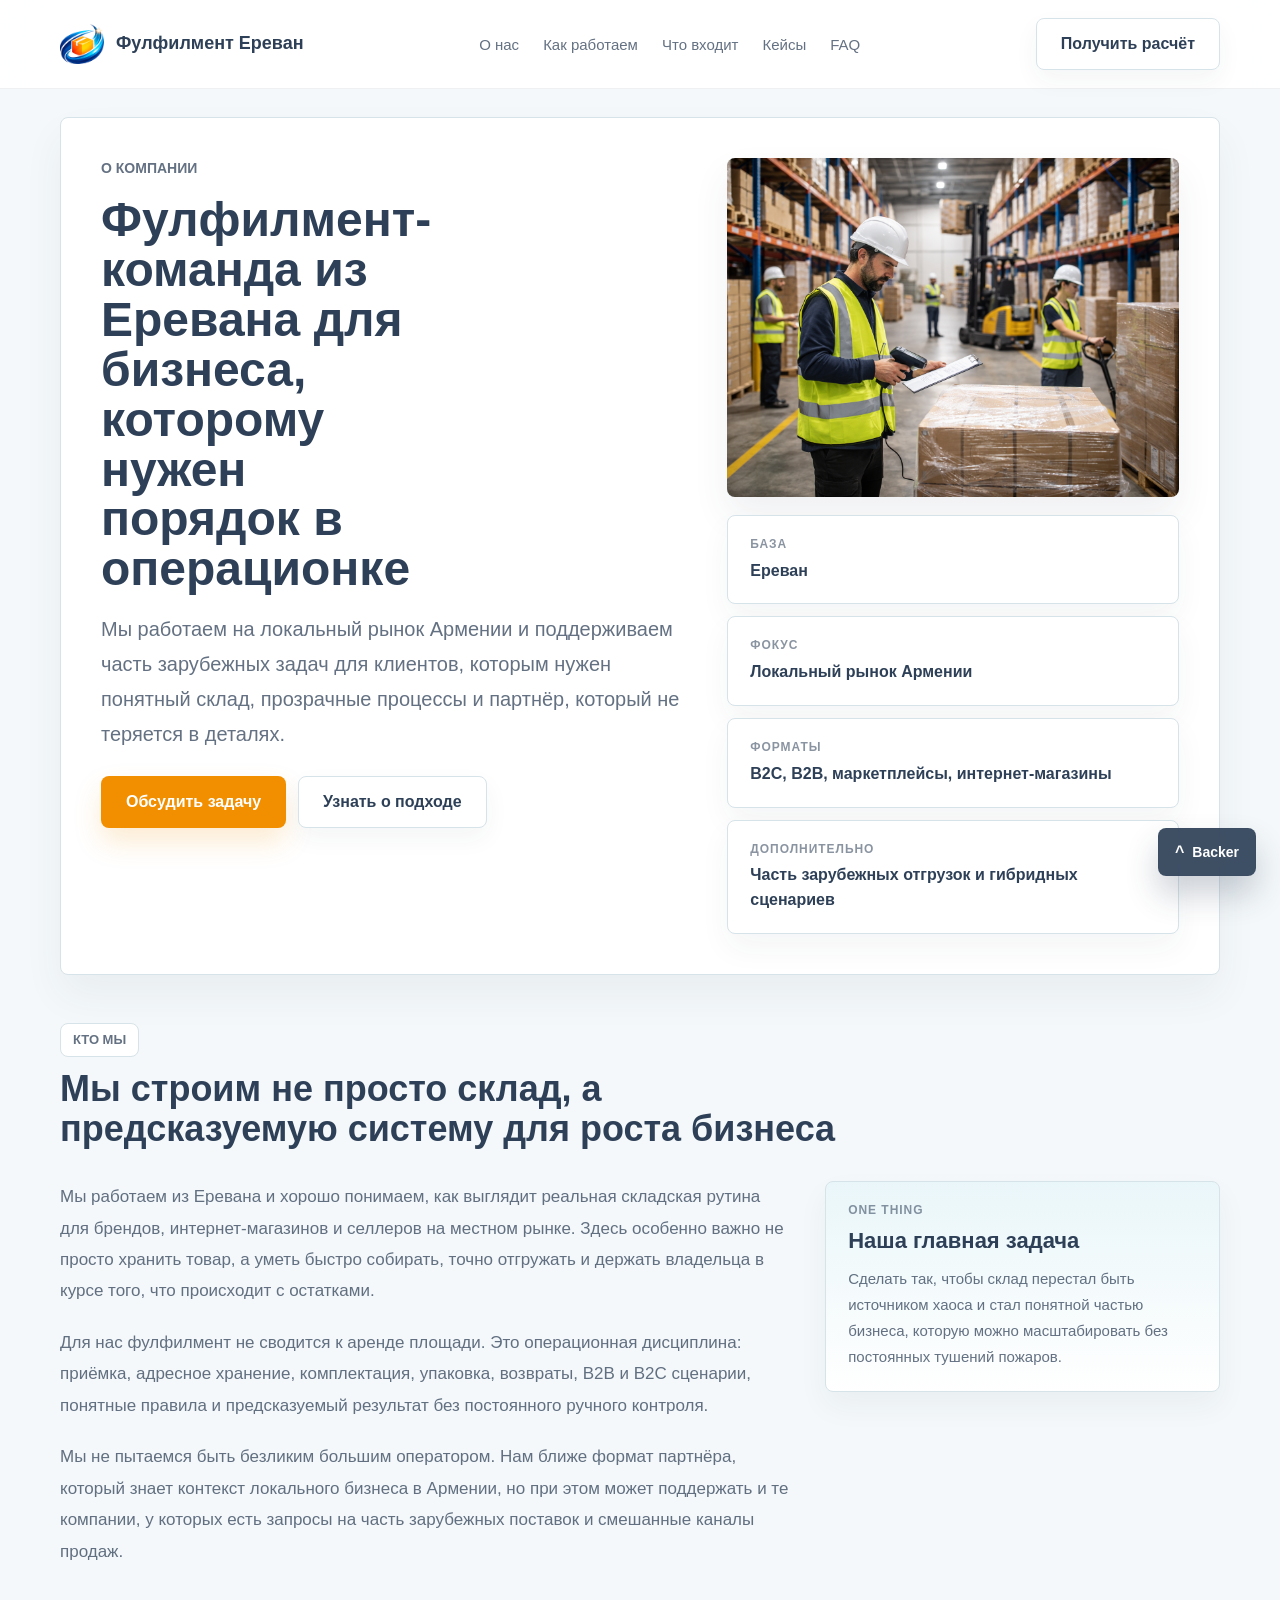
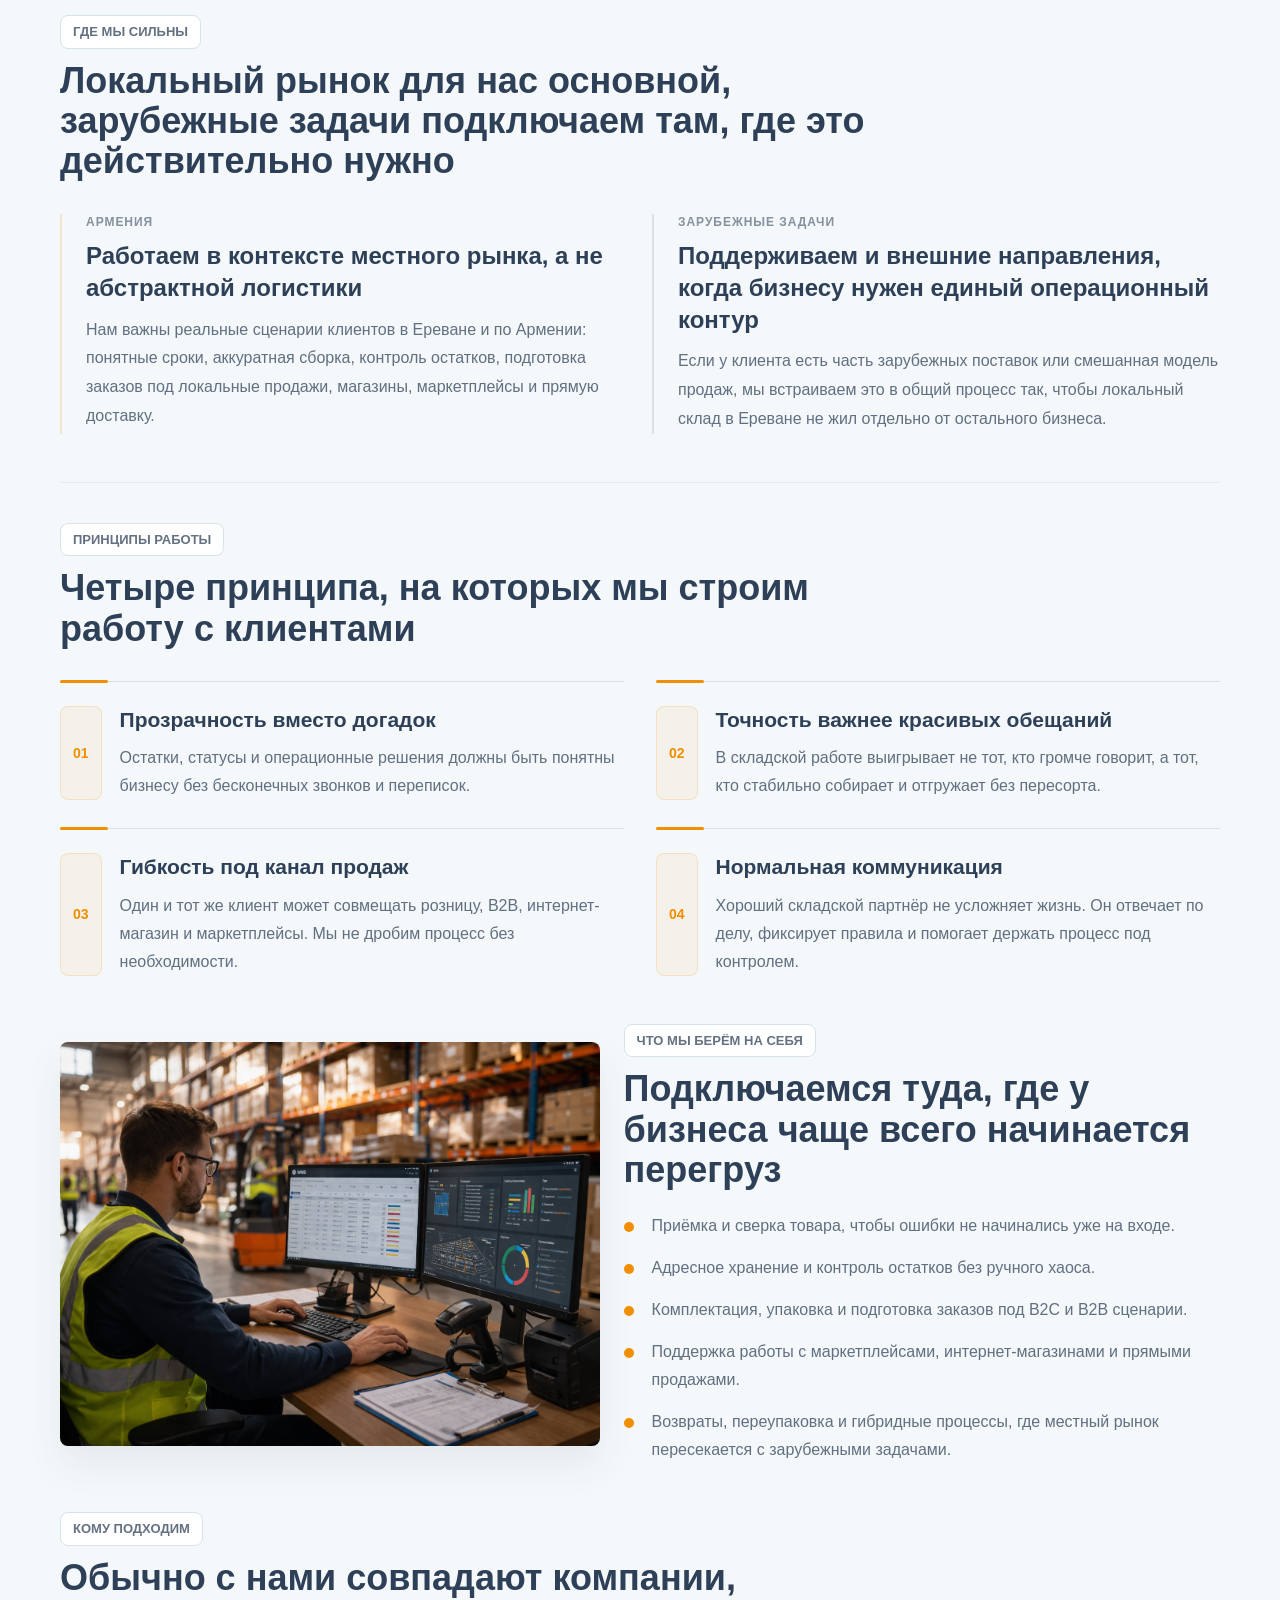
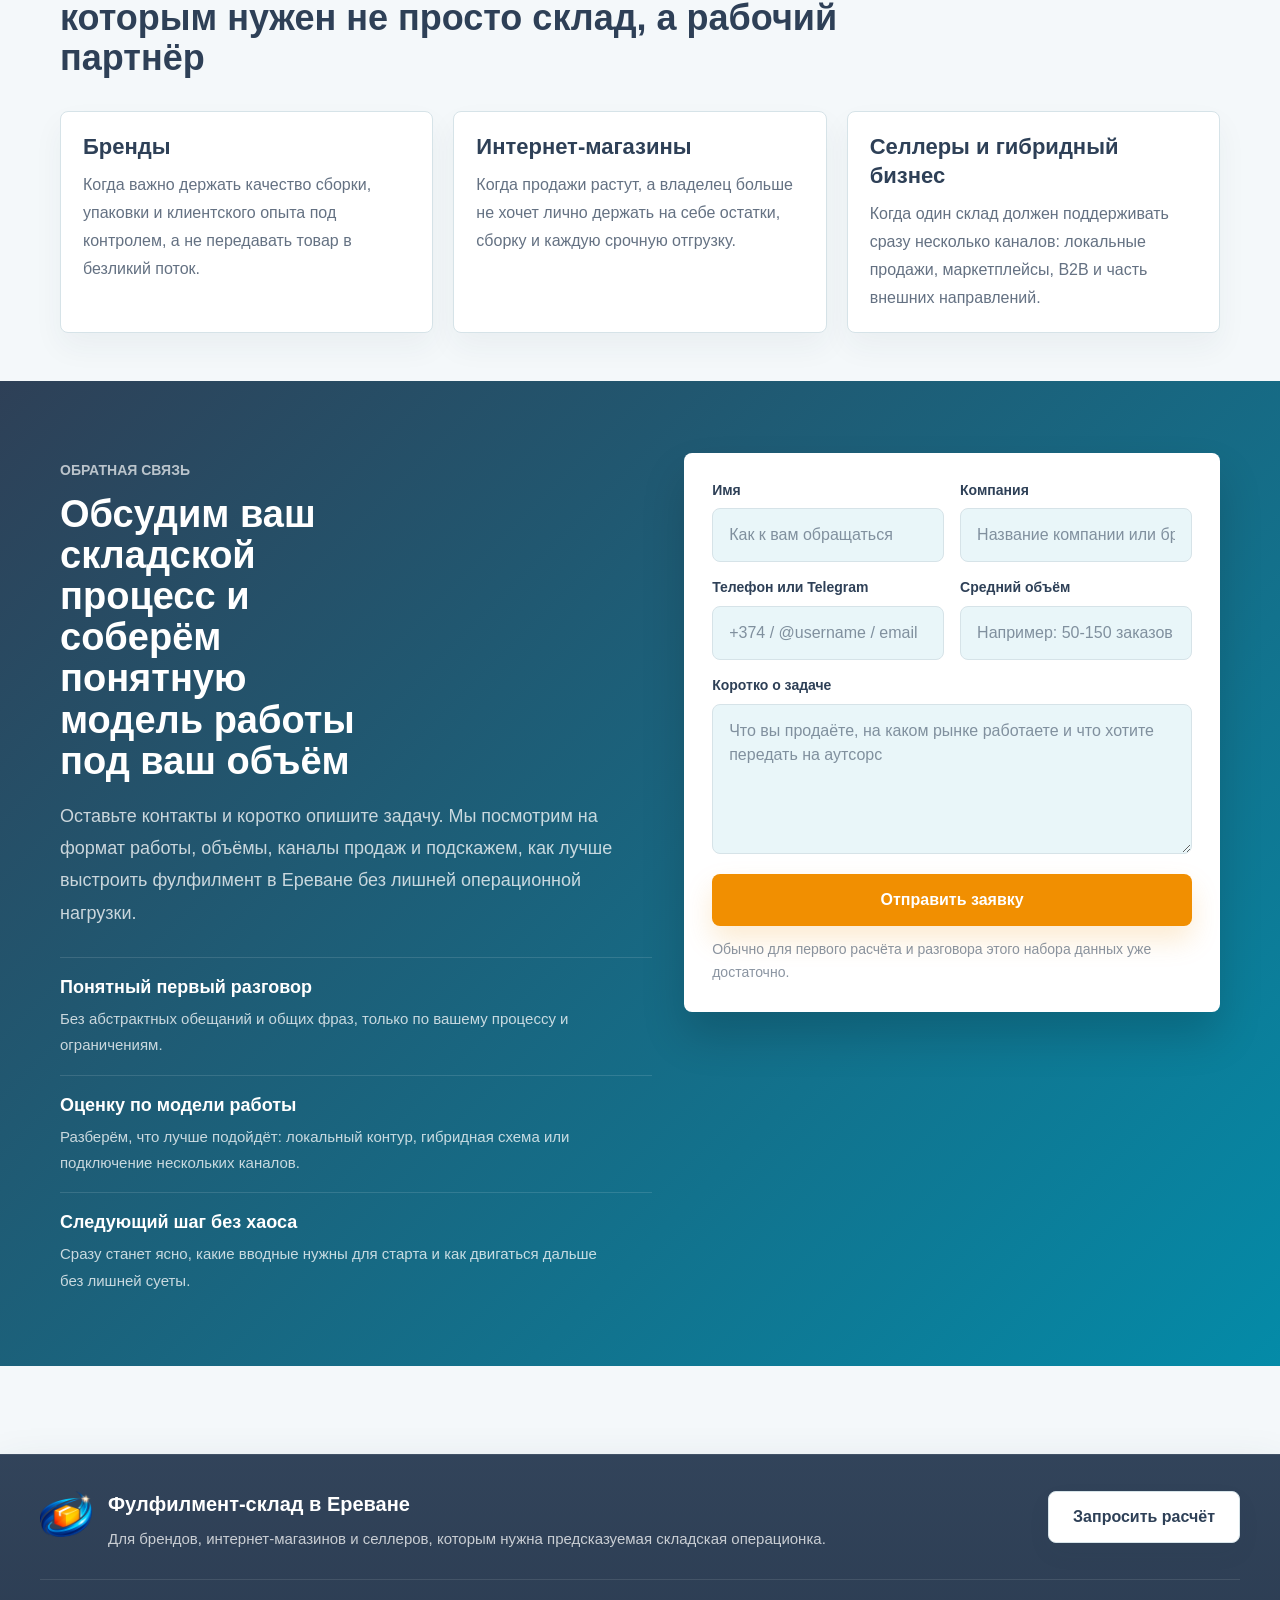
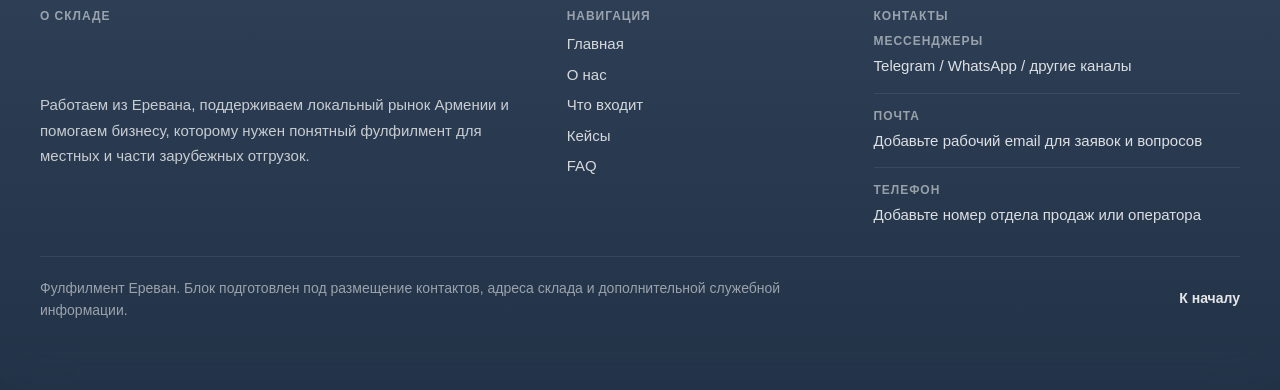
==== about.html @ 35d159ca "feat: Add new call-to-action section and logo, update footer and header with new branding - Introduc" ====
<!DOCTYPE html>
<html lang="ru">
<head>
    <meta charset="UTF-8">
    <meta name="viewport" content="width=device-width, initial-scale=1.0">
    <link rel="stylesheet" href="src/css/styles.css">
    <meta
        name="description"
        content="О компании Фулфилмент Ереван: локальная команда из Еревана для брендов, интернет-магазинов и селлеров, которым нужен понятный складской партнёр для работы на рынке Армении и части зарубежных поставок."
    >

    <link rel="icon" type="image/x-icon" href="src/graphics/favicon.ico">
    <link rel="icon" type="image/png" sizes="16x16" href="src/graphics/png/favicon-16x16.png">
    <link rel="icon" type="image/png" sizes="32x32" href="src/graphics/png/favicon-32x32.png">
    <link rel="icon" type="image/png" sizes="192x192" href="src/graphics/png/android-chrome-192x192.png">
    <link rel="icon" type="image/png" sizes="512x512" href="src/graphics/png/android-chrome-512x512.png">
    <link rel="apple-touch-icon" sizes="180x180" href="src/graphics/png/apple-touch-icon.png">
    <link rel="manifest" href="src/graphics/site.webmanifest">

    <title>О нас | Фулфилмент Ереван</title>
</head>

<body>
    <div data-partial="src/partials/header.html"></div>

    <main class="about-page">
        <section class="about-page__section about-hero" aria-labelledby="about-hero-title">
            <div class="about-hero__panel">
                <div class="about-hero__content">
                    <p class="about-hero__eyebrow">О компании</p>
                    <h1 class="about-hero__title" id="about-hero-title">Фулфилмент-команда из Еревана для бизнеса, которому нужен порядок в операционке</h1>
                    <p class="about-hero__lead">
                        Мы работаем на локальный рынок Армении и поддерживаем часть зарубежных задач для клиентов,
                        которым нужен понятный склад, прозрачные процессы и партнёр, который не теряется в деталях.
                    </p>
                    <div class="about-hero__actions">
                        <a class="button button--primary" href="#final-cta">Обсудить задачу</a>
                        <a class="button button--secondary" href="#about-story">Узнать о подходе</a>
                    </div>
                </div>

                <aside class="about-hero__aside">
                    <figure class="about-hero__media">
                        <img
                            class="about-hero__image"
                            src="src/graphics/png/phoho2.png"
                            alt="Фулфилмент-склад в Ереване"
                            width="1536"
                            height="1024"
                        >
                    </figure>

                    <ul class="about-hero__facts" aria-label="Ключевые факты о компании">
                        <li class="about-hero__fact">
                            <span class="about-hero__fact-label">База</span>
                            <span class="about-hero__fact-value">Ереван</span>
                        </li>
                        <li class="about-hero__fact">
                            <span class="about-hero__fact-label">Фокус</span>
                            <span class="about-hero__fact-value">Локальный рынок Армении</span>
                        </li>
                        <li class="about-hero__fact">
                            <span class="about-hero__fact-label">Форматы</span>
                            <span class="about-hero__fact-value">B2C, B2B, маркетплейсы, интернет-магазины</span>
                        </li>
                        <li class="about-hero__fact">
                            <span class="about-hero__fact-label">Дополнительно</span>
                            <span class="about-hero__fact-value">Часть зарубежных отгрузок и гибридных сценариев</span>
                        </li>
                    </ul>
                </aside>
            </div>
        </section>

        <section class="about-page__section about-story" id="about-story" aria-labelledby="about-story-title">
            <div class="about-page__section-header">
                <p class="about-page__eyebrow">Кто мы</p>
                <h2 class="about-page__title" id="about-story-title">Мы строим не просто склад, а предсказуемую систему для роста бизнеса</h2>
            </div>

            <div class="about-story__layout">
                <div class="about-story__content">
                    <p class="about-story__text">
                        Мы работаем из Еревана и хорошо понимаем, как выглядит реальная складская рутина для брендов,
                        интернет-магазинов и селлеров на местном рынке. Здесь особенно важно не просто хранить товар,
                        а уметь быстро собирать, точно отгружать и держать владельца в курсе того, что происходит с остатками.
                    </p>
                    <p class="about-story__text">
                        Для нас фулфилмент не сводится к аренде площади. Это операционная дисциплина: приёмка, адресное
                        хранение, комплектация, упаковка, возвраты, B2B и B2C сценарии, понятные правила и предсказуемый
                        результат без постоянного ручного контроля.
                    </p>
                    <p class="about-story__text">
                        Мы не пытаемся быть безликим большим оператором. Нам ближе формат партнёра, который знает контекст
                        локального бизнеса в Армении, но при этом может поддержать и те компании, у которых есть запросы
                        на часть зарубежных поставок и смешанные каналы продаж.
                    </p>
                </div>

                <aside class="about-story__note">
                    <p class="about-story__note-label">One Thing</p>
                    <p class="about-story__note-title">Наша главная задача</p>
                    <p class="about-story__note-text">
                        Сделать так, чтобы склад перестал быть источником хаоса и стал понятной частью бизнеса, которую
                        можно масштабировать без постоянных тушений пожаров.
                    </p>
                </aside>
            </div>
        </section>

        <section class="about-page__section about-market" aria-labelledby="about-market-title">
            <div class="about-page__section-header">
                <p class="about-page__eyebrow">Где мы сильны</p>
                <h2 class="about-page__title" id="about-market-title">Локальный рынок для нас основной, зарубежные задачи подключаем там, где это действительно нужно</h2>
            </div>

            <div class="about-market__grid">
                <article class="about-market__item">
                    <p class="about-market__item-label">Армения</p>
                    <h3 class="about-market__item-title">Работаем в контексте местного рынка, а не абстрактной логистики</h3>
                    <p class="about-market__item-text">
                        Нам важны реальные сценарии клиентов в Ереване и по Армении: понятные сроки, аккуратная сборка,
                        контроль остатков, подготовка заказов под локальные продажи, магазины, маркетплейсы и прямую доставку.
                    </p>
                </article>

                <article class="about-market__item">
                    <p class="about-market__item-label">Зарубежные задачи</p>
                    <h3 class="about-market__item-title">Поддерживаем и внешние направления, когда бизнесу нужен единый операционный контур</h3>
                    <p class="about-market__item-text">
                        Если у клиента есть часть зарубежных поставок или смешанная модель продаж, мы встраиваем это в общий
                        процесс так, чтобы локальный склад в Ереване не жил отдельно от остального бизнеса.
                    </p>
                </article>
            </div>
        </section>

        <section class="about-page__section about-principles" aria-labelledby="about-principles-title">
            <div class="about-page__section-header">
                <p class="about-page__eyebrow">Принципы работы</p>
                <h2 class="about-page__title" id="about-principles-title">Четыре принципа, на которых мы строим работу с клиентами</h2>
            </div>

            <ol class="about-principles__list">
                <li class="about-principles__item">
                    <span class="about-principles__step">01</span>
                    <div class="about-principles__body">
                        <h3 class="about-principles__title">Прозрачность вместо догадок</h3>
                        <p class="about-principles__text">
                            Остатки, статусы и операционные решения должны быть понятны бизнесу без бесконечных звонков и переписок.
                        </p>
                    </div>
                </li>
                <li class="about-principles__item">
                    <span class="about-principles__step">02</span>
                    <div class="about-principles__body">
                        <h3 class="about-principles__title">Точность важнее красивых обещаний</h3>
                        <p class="about-principles__text">
                            В складской работе выигрывает не тот, кто громче говорит, а тот, кто стабильно собирает и отгружает без пересорта.
                        </p>
                    </div>
                </li>
                <li class="about-principles__item">
                    <span class="about-principles__step">03</span>
                    <div class="about-principles__body">
                        <h3 class="about-principles__title">Гибкость под канал продаж</h3>
                        <p class="about-principles__text">
                            Один и тот же клиент может совмещать розницу, B2B, интернет-магазин и маркетплейсы. Мы не дробим процесс без необходимости.
                        </p>
                    </div>
                </li>
                <li class="about-principles__item">
                    <span class="about-principles__step">04</span>
                    <div class="about-principles__body">
                        <h3 class="about-principles__title">Нормальная коммуникация</h3>
                        <p class="about-principles__text">
                            Хороший складской партнёр не усложняет жизнь. Он отвечает по делу, фиксирует правила и помогает держать процесс под контролем.
                        </p>
                    </div>
                </li>
            </ol>
        </section>

        <section class="about-page__section about-capabilities" aria-labelledby="about-capabilities-title">
            <div class="about-capabilities__layout">
                <figure class="about-capabilities__media">
                    <img
                        class="about-capabilities__image"
                        src="src/graphics/png/phoho5.png"
                        alt="Операционная работа склада в Ереване"
                        width="1536"
                        height="1024"
                    >
                </figure>

                <div class="about-capabilities__content">
                    <p class="about-page__eyebrow">Что мы берём на себя</p>
                    <h2 class="about-page__title" id="about-capabilities-title">Подключаемся туда, где у бизнеса чаще всего начинается перегруз</h2>
                    <ul class="about-capabilities__list">
                        <li class="about-capabilities__item">Приёмка и сверка товара, чтобы ошибки не начинались уже на входе.</li>
                        <li class="about-capabilities__item">Адресное хранение и контроль остатков без ручного хаоса.</li>
                        <li class="about-capabilities__item">Комплектация, упаковка и подготовка заказов под B2C и B2B сценарии.</li>
                        <li class="about-capabilities__item">Поддержка работы с маркетплейсами, интернет-магазинами и прямыми продажами.</li>
                        <li class="about-capabilities__item">Возвраты, переупаковка и гибридные процессы, где местный рынок пересекается с зарубежными задачами.</li>
                    </ul>
                </div>
            </div>
        </section>

        <section class="about-page__section about-fit" aria-labelledby="about-fit-title">
            <div class="about-page__section-header">
                <p class="about-page__eyebrow">Кому подходим</p>
                <h2 class="about-page__title" id="about-fit-title">Обычно с нами совпадают компании, которым нужен не просто склад, а рабочий партнёр</h2>
            </div>

            <div class="about-fit__grid">
                <article class="about-fit__item">
                    <h3 class="about-fit__title">Бренды</h3>
                    <p class="about-fit__text">
                        Когда важно держать качество сборки, упаковки и клиентского опыта под контролем, а не передавать товар в безликий поток.
                    </p>
                </article>
                <article class="about-fit__item">
                    <h3 class="about-fit__title">Интернет-магазины</h3>
                    <p class="about-fit__text">
                        Когда продажи растут, а владелец больше не хочет лично держать на себе остатки, сборку и каждую срочную отгрузку.
                    </p>
                </article>
                <article class="about-fit__item">
                    <h3 class="about-fit__title">Селлеры и гибридный бизнес</h3>
                    <p class="about-fit__text">
                        Когда один склад должен поддерживать сразу несколько каналов: локальные продажи, маркетплейсы, B2B и часть внешних направлений.
                    </p>
                </article>
            </div>
        </section>

        <section class="about-page__section about-cta about-cta--legacy" aria-hidden="true">
            <div class="about-cta__panel">
                <p class="about-cta__eyebrow">Дальше по делу</p>
                <h2 class="about-cta__title" id="about-cta-title">Если нужен склад в Ереване, который понимает локальный рынок и не ломается на нестандартных задачах, давайте обсудим процесс</h2>
                <p class="about-cta__text">
                    Расскажите, с каким объёмом, каналами продаж и типом товара вы работаете. Мы посмотрим,
                    как это лучше собрать в понятную операционную модель.
                </p>
                <div class="about-cta__actions">
                    <a class="button button--primary about-cta__button" href="#final-cta">Оставить заявку</a>
                </div>
            </div>
        </section>
        <div data-partial="src/partials/cta.html"></div>
    </main>

    <div data-partial="src/partials/footer.html"></div>

    <a class="backer" href="#site-header" aria-label="Вернуться к началу страницы">Backer</a>

    <script src="scripts-js-php/script.js"></script>
</body>
</html>
---- src/css/styles.css ----
@charset "UTF-8";
*, *:before, *:after {
  box-sizing: border-box;
}

html, body, div, span, object, iframe, figure, h1, h2, h3, h4, h5, h6, p, blockquote, pre, a, code, em, img, small, strike, strong, sub, sup, tt, b, u, i, ol, ul, li, fieldset, form, label, table, caption, tbody, tfoot, thead, tr, th, td, main, canvas, embed, footer, header, nav, section, video {
  margin: 0;
  padding: 0;
  border: 0;
  font-size: 100%;
  font: inherit;
  vertical-align: baseline;
  text-rendering: optimizeLegibility;
  -webkit-font-smoothing: antialiased;
  text-size-adjust: none;
}

footer, header, nav, section, main {
  display: block;
}

body {
  line-height: 1;
}

ol, ul {
  list-style: none;
}

blockquote, q {
  quotes: none;
}

blockquote:before, blockquote:after, q:before, q:after {
  content: "";
  content: none;
}

table {
  border-collapse: collapse;
  border-spacing: 0;
}

input {
  border-radius: 0;
}

a {
  text-decoration: none;
  color: #2E4057;
}

.site-footer {
  margin-top: 0;
  padding: 0 0 40px;
  background: linear-gradient(180deg, rgba(46, 64, 87, 0.98), #223247);
}

.site-footer__panel {
  width: 100%;
  padding: 36px 20px 28px;
  border-top: 1px solid rgba(255, 255, 255, 0.08);
  box-shadow: 0 24px 48px rgba(46, 64, 87, 0.2);
}

.site-footer__top,
.site-footer__grid,
.site-footer__bottom {
  width: 100%;
  max-width: 1200px;
  margin-inline: auto;
}

.site-footer__top {
  display: flex;
  justify-content: space-between;
  align-items: flex-start;
  gap: 24px;
  padding-bottom: 28px;
  border-bottom: 1px solid rgba(255, 255, 255, 0.1);
}

.site-footer__brand {
  display: flex;
  justify-content: flex-start;
  align-items: flex-start;
  gap: 16px;
}

.site-footer__brand-media {
  flex: 0 0 auto;
}

.site-footer__brand-logo {
  display: block;
  width: 52px;
  height: auto;
}

.site-footer__brand-copy,
.site-footer__column {
  display: grid;
  gap: 8px;
}

.site-footer__title {
  color: #fff;
  font-size: 20px;
  font-weight: 700;
  line-height: 1.35;
}

.site-footer__text,
.site-footer__lead {
  color: rgba(255, 255, 255, 0.74);
  font-size: 15px;
  line-height: 1.7;
}

.site-footer__grid {
  display: grid;
  grid-template-columns: minmax(0, 1.35fr) minmax(180px, 0.75fr) minmax(0, 1fr);
  gap: 32px;
  padding: 28px 0;
}

.site-footer__heading {
  color: rgba(255, 255, 255, 0.52);
  font-size: 12px;
  font-weight: 600;
  line-height: 1.4;
  letter-spacing: 0.08em;
  text-transform: uppercase;
}

.site-footer__nav {
  align-content: start;
}

.site-footer__link {
  color: rgba(255, 255, 255, 0.8);
  font-size: 15px;
  line-height: 1.5;
  transition: color 0.2s ease;
}
.site-footer__link:hover, .site-footer__link:focus-visible {
  color: #fff;
}

.site-footer__contact-list {
  display: grid;
  gap: 14px;
}

.site-footer__contact-item {
  display: grid;
  gap: 4px;
  padding-bottom: 14px;
  border-bottom: 1px solid rgba(255, 255, 255, 0.08);
}
.site-footer__contact-item:last-child {
  padding-bottom: 0;
  border-bottom: 0;
}

.site-footer__contact-label {
  color: rgba(255, 255, 255, 0.52);
  font-size: 12px;
  font-weight: 600;
  line-height: 1.4;
  letter-spacing: 0.08em;
  text-transform: uppercase;
}

.site-footer__contact-value {
  color: rgba(255, 255, 255, 0.84);
  font-size: 15px;
  line-height: 1.65;
}

.site-footer__bottom {
  display: flex;
  justify-content: space-between;
  align-items: center;
  gap: 20px;
  padding-top: 20px;
  border-top: 1px solid rgba(255, 255, 255, 0.08);
}

.site-footer__copy {
  display: block;
  max-width: 760px;
  color: rgba(255, 255, 255, 0.54);
  font-size: 14px;
  line-height: 1.6;
}

.site-footer__backlink {
  color: rgba(255, 255, 255, 0.88);
  font-size: 14px;
  font-weight: 600;
  line-height: 1.4;
  transition: color 0.2s ease;
}
.site-footer__backlink:hover, .site-footer__backlink:focus-visible {
  color: #fff;
}

.site-footer__cta {
  flex-shrink: 0;
  border-color: transparent;
  background-color: #fff;
  color: #2E4057;
  box-shadow: none;
}
.site-footer__cta:hover, .site-footer__cta:focus-visible {
  border-color: transparent;
  background-color: rgba(255, 255, 255, 0.92);
  color: #2E4057;
}

.backer {
  display: flex;
  justify-content: center;
  align-items: center;
  gap: 8px;
  position: fixed;
  right: 24px;
  bottom: 24px;
  z-index: 200;
  min-height: 48px;
  padding: 12px 16px;
  border: 1px solid rgba(46, 64, 87, 0.08);
  border-radius: 8px;
  background-color: rgba(46, 64, 87, 0.92);
  color: #fff;
  font-size: 14px;
  font-weight: 600;
  line-height: 1;
  box-shadow: 0 18px 32px rgba(46, 64, 87, 0.24);
  backdrop-filter: blur(14px);
  transition: background-color 0.2s ease, color 0.2s ease, transform 0.2s ease, box-shadow 0.2s ease;
}
.backer::before {
  content: "^";
  font-size: 16px;
  line-height: 1;
}
.backer:hover, .backer:focus-visible {
  background-color: #F18F01;
  color: #fff;
  transform: translateY(-1px);
  box-shadow: 0 18px 32px rgba(241, 143, 1, 0.28);
}

@media (max-width: 1024px) {
  .site-footer__grid {
    grid-template-columns: repeat(2, minmax(0, 1fr));
  }
  .site-footer__column--wide {
    grid-column: span 2;
  }
}
@media (max-width: 768px) {
  .site-footer {
    padding-bottom: 28px;
  }
  .site-footer__top,
  .site-footer__bottom {
    flex-direction: column;
    align-items: flex-start;
  }
  .site-footer__grid {
    grid-template-columns: 1fr;
    gap: 24px;
  }
  .site-footer__column--wide {
    grid-column: span 1;
  }
  .site-footer__cta {
    width: 100%;
  }
  .backer {
    right: 16px;
    bottom: 16px;
    padding-inline: 14px;
  }
}
.site-header {
  position: sticky;
  top: 0;
  z-index: 100;
  border-bottom: 1px solid rgba(46, 64, 87, 0.08);
  background-color: rgba(255, 255, 255, 0.92);
  backdrop-filter: blur(18px);
}

.site-header__inner {
  width: min(100%, 1200px);
  margin: 0 auto;
  padding-inline: 20px;
  display: flex;
  justify-content: space-between;
  align-items: center;
  gap: 20px;
  padding-block: 18px;
}

.site-header__brand {
  display: flex;
  justify-content: flex-start;
  align-items: center;
  gap: 12px;
  color: #2E4057;
}

.site-header__brand-media {
  flex: 0 0 auto;
}

.site-header__brand-logo {
  display: block;
  width: 44px;
  height: auto;
}

.site-header__brand-text {
  font-size: 18px;
  font-weight: 700;
  line-height: 1.3;
}

.site-header__nav {
  display: flex;
  justify-content: center;
  align-items: center;
  gap: 24px;
  flex-wrap: wrap;
}

.site-header__link {
  color: rgba(46, 64, 87, 0.74);
  font-size: 15px;
  font-weight: 500;
  line-height: 1.4;
  transition: color 0.2s ease;
}
.site-header__link:hover, .site-header__link:focus-visible {
  color: #2E4057;
}

.site-header__cta {
  flex-shrink: 0;
}

@media (max-width: 1024px) {
  .site-header__inner {
    flex-wrap: wrap;
    justify-content: flex-start;
  }
  .site-header__nav {
    order: 3;
    width: 100%;
    justify-content: flex-start;
    gap: 12px 20px;
  }
  .site-header__cta {
    margin-left: auto;
  }
}
@media (max-width: 768px) {
  .site-header__inner {
    padding-block: 16px;
  }
  .site-header__brand {
    width: 100%;
  }
  .site-header__brand-text {
    font-size: 16px;
  }
  .site-header__cta {
    margin-left: 0;
    width: 100%;
  }
}
.cta-section {
  margin-top: 48px;
  margin-inline: calc(50% - 50vw);
  padding: 72px 0;
  background: linear-gradient(135deg, #2E4057 0%, #048BA8 100%);
  overflow: hidden;
}

.cta--legacy,
.about-cta--legacy {
  display: none;
}

.cta-section__inner {
  width: min(100%, 1200px);
  margin: 0 auto;
  padding-inline: 20px;
  display: grid;
  grid-template-columns: minmax(0, 1.05fr) minmax(360px, 0.95fr);
  gap: 32px;
  align-items: start;
}

.cta-section__content {
  padding-top: 8px;
}

.cta-section__eyebrow {
  margin-bottom: 14px;
  color: rgba(255, 255, 255, 0.68);
  font-size: 14px;
  font-weight: 600;
  line-height: 1.4;
  text-transform: uppercase;
}

.cta-section__title {
  max-width: 15ch;
  margin-bottom: 18px;
  color: #fff;
  font-size: 44px;
  font-weight: 700;
  line-height: 1.08;
}

.cta-section__text,
.cta-section__point-text {
  color: rgba(255, 255, 255, 0.76);
}

.cta-section__text {
  max-width: 680px;
  margin-bottom: 28px;
  font-size: 18px;
  line-height: 1.8;
}

.cta-section__points {
  display: grid;
  gap: 16px;
}

.cta-section__point {
  padding-top: 16px;
  border-top: 1px solid rgba(255, 255, 255, 0.12);
}

.cta-section__point-title {
  margin-bottom: 6px;
  color: #fff;
  font-size: 18px;
  font-weight: 600;
  line-height: 1.45;
}

.cta-section__point-text {
  max-width: 560px;
  font-size: 15px;
  line-height: 1.75;
}

.cta-section__form-wrap {
  padding: 28px;
  border-radius: 8px;
  background-color: #fff;
  box-shadow: 0 24px 44px rgba(0, 0, 0, 0.16);
}

.cta-section__form {
  display: grid;
  gap: 20px;
}

.cta-section__fields {
  display: grid;
  grid-template-columns: repeat(2, minmax(0, 1fr));
  gap: 16px;
}

.cta-section__field {
  display: grid;
  gap: 8px;
}

.cta-section__field--wide {
  grid-column: 1/-1;
}

.cta-section__label {
  color: #2E4057;
  font-size: 14px;
  font-weight: 600;
  line-height: 1.4;
}

.cta-section__input,
.cta-section__textarea {
  width: 100%;
  border: 1px solid #D6E3E8;
  border-radius: 8px;
  background-color: #E9F6F9;
  color: #2E4057;
  transition: border-color 0.2s ease, background-color 0.2s ease, box-shadow 0.2s ease;
}
.cta-section__input::placeholder,
.cta-section__textarea::placeholder {
  color: rgba(46, 64, 87, 0.56);
}
.cta-section__input:focus,
.cta-section__textarea:focus {
  border-color: rgba(241, 143, 1, 0.36);
  background-color: #fff;
  outline: 0;
  box-shadow: 0 0 0 3px rgba(241, 143, 1, 0.14);
}

.cta-section__input {
  min-height: 52px;
  padding: 14px 16px;
}

.cta-section__textarea {
  min-height: 132px;
  padding: 14px 16px;
  resize: vertical;
}

.cta-section__submit-row {
  display: grid;
  gap: 12px;
}

.cta-section__submit {
  width: 100%;
  min-height: 54px;
}

.cta-section__note {
  color: rgba(46, 64, 87, 0.56);
  font-size: 14px;
  line-height: 1.65;
}

@media (max-width: 1280px) {
  .cta-section__title {
    font-size: 38px;
  }
}
@media (max-width: 1024px) {
  .cta-section__inner {
    grid-template-columns: 1fr;
  }
}
@media (max-width: 768px) {
  .cta-section {
    margin-top: 40px;
    padding: 56px 0;
  }
  .cta-section__title {
    max-width: none;
    font-size: 32px;
  }
  .cta-section__text {
    font-size: 17px;
  }
  .cta-section__form-wrap {
    padding: 22px 20px;
  }
  .cta-section__fields {
    grid-template-columns: 1fr;
  }
  .cta-section__field--wide {
    grid-column: auto;
  }
}
@media (max-width: 375px) {
  .cta-section {
    margin-top: 32px;
    padding: 48px 0;
  }
  .cta-section__title {
    font-size: 28px;
  }
  .cta-section__text,
  .cta-section__point-text,
  .cta-section__note {
    font-size: 15px;
  }
}
.about-page {
  width: min(100%, 1200px);
  margin: 0 auto;
  padding-inline: 20px;
  padding-top: 28px;
  padding-bottom: 88px;
}

.about-page__section + .about-page__section {
  margin-top: 48px;
}

.about-page__section-header {
  max-width: 820px;
  margin-bottom: 32px;
}

.about-page__eyebrow {
  display: inline-flex;
  margin-bottom: 12px;
  padding: 8px 12px;
  border: 1px solid #D6E3E8;
  border-radius: 8px;
  background-color: #fff;
  color: rgba(46, 64, 87, 0.74);
  font-size: 13px;
  font-weight: 600;
  line-height: 1.2;
  text-transform: uppercase;
}

.about-page__title {
  color: #2E4057;
  font-size: 40px;
  font-weight: 700;
  line-height: 1.12;
}

.about-hero__panel {
  display: grid;
  grid-template-columns: minmax(0, 1.2fr) minmax(320px, 0.9fr);
  gap: 24px;
  padding: 40px;
  border: 1px solid #D6E3E8;
  border-radius: 8px;
  background-color: #fff;
  box-shadow: 0 20px 40px rgba(46, 64, 87, 0.06);
}

.about-hero__content {
  max-width: 760px;
}

.about-hero__eyebrow,
.about-cta__eyebrow {
  margin-bottom: 16px;
  color: rgba(46, 64, 87, 0.74);
  font-size: 14px;
  font-weight: 600;
  line-height: 1.5;
  text-transform: uppercase;
}

.about-hero__title {
  max-width: 13ch;
  margin-bottom: 18px;
  color: #2E4057;
  font-size: 54px;
  font-weight: 700;
  line-height: 1.04;
}

.about-hero__lead,
.about-story__text,
.about-market__item-text,
.about-principles__text,
.about-fit__text,
.about-cta__text,
.about-story__note-text {
  color: rgba(46, 64, 87, 0.74);
}

.about-hero__lead {
  max-width: 680px;
  margin-bottom: 24px;
  font-size: 20px;
  line-height: 1.75;
}

.about-hero__actions {
  display: flex;
  flex-wrap: wrap;
  gap: 12px;
}

.about-hero__aside {
  display: grid;
  gap: 18px;
  align-content: start;
}

.about-hero__media,
.about-capabilities__media {
  overflow: hidden;
  border-radius: 8px;
  background-color: #E9F6F9;
  box-shadow: 0 18px 36px rgba(46, 64, 87, 0.08);
}

.about-hero__image,
.about-capabilities__image {
  display: block;
  width: 100%;
  height: 100%;
  object-fit: cover;
}

.about-hero__image {
  aspect-ratio: 4/3;
}

.about-hero__facts {
  display: grid;
  gap: 12px;
}

.about-hero__fact,
.about-story__note,
.about-fit__item {
  padding: 20px 22px;
  border: 1px solid #D6E3E8;
  border-radius: 8px;
  background-color: #fff;
  box-shadow: 0 14px 30px rgba(46, 64, 87, 0.05);
}

.about-hero__fact {
  display: grid;
  gap: 6px;
}

.about-hero__fact-label,
.about-market__item-label,
.about-story__note-label {
  color: rgba(46, 64, 87, 0.56);
  font-size: 12px;
  font-weight: 600;
  line-height: 1.4;
  letter-spacing: 0.08em;
  text-transform: uppercase;
}

.about-hero__fact-value {
  color: #2E4057;
  font-size: 16px;
  font-weight: 600;
  line-height: 1.55;
}

.about-story__layout {
  display: grid;
  grid-template-columns: minmax(0, 1.3fr) minmax(260px, 0.7fr);
  gap: 32px;
  align-items: start;
}

.about-story__content {
  display: grid;
  gap: 20px;
}

.about-story__text {
  font-size: 17px;
  line-height: 1.85;
}

.about-story__note {
  background: linear-gradient(180deg, rgba(233, 246, 249, 0.96), rgba(255, 255, 255, 0.98));
}

.about-story__note-title,
.about-market__item-title,
.about-principles__title,
.about-fit__title {
  color: #2E4057;
  font-weight: 700;
}

.about-story__note-title {
  margin: 8px 0 10px;
  font-size: 22px;
  line-height: 1.3;
}

.about-story__note-text {
  font-size: 15px;
  line-height: 1.75;
}

.about-market__grid {
  display: grid;
  grid-template-columns: repeat(2, minmax(0, 1fr));
  gap: 24px;
}

.about-market__item {
  padding: 0 0 0 24px;
  border-left: 2px solid rgba(241, 143, 1, 0.18);
}

.about-market__item:last-child {
  border-left-color: rgba(46, 64, 87, 0.12);
}

.about-market__item-title {
  margin: 10px 0 12px;
  font-size: 24px;
  line-height: 1.32;
}

.about-market__item-text {
  font-size: 16px;
  line-height: 1.8;
}

.about-principles {
  padding-top: 40px;
  border-top: 1px solid rgba(46, 64, 87, 0.08);
}

.about-principles__list {
  display: grid;
  grid-template-columns: repeat(2, minmax(0, 1fr));
  gap: 28px 32px;
}

.about-principles__item {
  position: relative;
  display: flex;
  gap: 18px;
  padding-top: 24px;
  border-top: 1px solid rgba(46, 64, 87, 0.12);
}
.about-principles__item::before {
  content: "";
  position: absolute;
  top: -2px;
  left: 0;
  width: 48px;
  height: 3px;
  border-radius: 999px;
  background-color: #F18F01;
}

.about-principles__step {
  display: flex;
  justify-content: center;
  align-items: center;
  gap: 0;
  flex: 0 0 auto;
  padding: 8px 12px;
  border: 1px solid rgba(241, 143, 1, 0.18);
  border-radius: 8px;
  background-color: rgba(241, 143, 1, 0.06);
  color: #F18F01;
  font-size: 14px;
  font-weight: 600;
  line-height: 1;
}

.about-principles__title {
  margin-bottom: 10px;
  font-size: 21px;
  line-height: 1.35;
}

.about-principles__text {
  font-size: 16px;
  line-height: 1.75;
}

.about-capabilities__layout {
  display: grid;
  grid-template-columns: minmax(320px, 0.95fr) minmax(0, 1.05fr);
  gap: 24px;
  align-items: center;
}

.about-capabilities__image {
  aspect-ratio: 4/3;
}

.about-capabilities__list {
  display: grid;
  gap: 14px;
  margin-top: 22px;
}

.about-capabilities__item {
  position: relative;
  padding-left: 28px;
  color: rgba(46, 64, 87, 0.74);
  font-size: 16px;
  line-height: 1.75;
}
.about-capabilities__item::before {
  content: "";
  position: absolute;
  top: 10px;
  left: 0;
  width: 10px;
  height: 10px;
  border-radius: 50%;
  background-color: #F18F01;
}

.about-fit__grid {
  display: grid;
  grid-template-columns: repeat(3, minmax(0, 1fr));
  gap: 20px;
}

.about-fit__title {
  margin-bottom: 10px;
  font-size: 22px;
  line-height: 1.32;
}

.about-fit__text {
  font-size: 16px;
  line-height: 1.75;
}

.about-cta__panel {
  padding: 38px 40px;
  border-radius: 8px;
  background-color: #2E4057;
  box-shadow: 0 20px 40px rgba(46, 64, 87, 0.16);
}

.about-cta__title {
  max-width: 18ch;
  margin-bottom: 16px;
  color: #fff;
  font-size: 40px;
  font-weight: 700;
  line-height: 1.1;
}

.about-cta__text {
  max-width: 760px;
  margin-bottom: 24px;
  color: rgba(255, 255, 255, 0.78);
  font-size: 18px;
  line-height: 1.75;
}

.about-cta__button {
  min-width: 240px;
}

@media (max-width: 1280px) {
  .about-page__title,
  .about-cta__title {
    font-size: 36px;
  }
  .about-hero__title {
    font-size: 48px;
  }
}
@media (max-width: 1024px) {
  .about-page {
    padding-bottom: 72px;
  }
  .about-hero__panel,
  .about-story__layout,
  .about-capabilities__layout,
  .about-fit__grid {
    grid-template-columns: 1fr;
  }
  .about-market__grid,
  .about-principles__list {
    grid-template-columns: 1fr;
  }
}
@media (max-width: 768px) {
  .about-page {
    padding-top: 20px;
    padding-bottom: 56px;
  }
  .about-page__section + .about-page__section {
    margin-top: 40px;
  }
  .about-page__title,
  .about-cta__title {
    font-size: 30px;
  }
  .about-hero__panel,
  .about-cta__panel {
    padding: 24px;
  }
  .about-hero__title {
    font-size: 38px;
  }
  .about-hero__lead,
  .about-cta__text {
    font-size: 17px;
  }
  .about-fit__item,
  .about-story__note {
    padding: 18px 18px 20px;
  }
  .about-principles {
    padding-top: 32px;
  }
}
@media (max-width: 375px) {
  .about-page__section + .about-page__section {
    margin-top: 32px;
  }
  .about-page__title,
  .about-cta__title {
    font-size: 28px;
  }
  .about-hero__title {
    font-size: 32px;
  }
  .about-hero__lead,
  .about-story__text,
  .about-market__item-text,
  .about-principles__text,
  .about-fit__text,
  .about-cta__text {
    font-size: 15px;
  }
  .about-hero__actions .button,
  .about-cta__button {
    width: 100%;
  }
}
.landing {
  width: min(100%, 1200px);
  margin: 0 auto;
  padding-inline: 20px;
  padding-top: 28px;
  padding-bottom: 88px;
}

.landing__section + .landing__section {
  margin-top: 48px;
}

.landing__section-header {
  max-width: 760px;
  margin-bottom: 32px;
}

.landing__section-eyebrow {
  display: inline-flex;
  margin-bottom: 12px;
  padding: 8px 12px;
  border: 1px solid #D6E3E8;
  border-radius: 8px;
  background-color: #fff;
  color: rgba(46, 64, 87, 0.74);
  font-size: 13px;
  font-weight: 600;
  line-height: 1.2;
  text-transform: uppercase;
}

.landing__section-title {
  color: #2E4057;
  font-size: 40px;
  font-weight: 700;
  line-height: 1.12;
}

.process,
.faq {
  padding-top: 40px;
  border-top: 1px solid rgba(46, 64, 87, 0.08);
}

.hero__panel {
  display: grid;
  grid-template-columns: minmax(0, 1.55fr) minmax(300px, 0.95fr);
  gap: 24px;
  padding: 40px;
  border: 1px solid #D6E3E8;
  border-radius: 8px;
  background-color: #fff;
  box-shadow: 0 20px 40px rgba(46, 64, 87, 0.06);
}

.hero__content {
  max-width: 760px;
}

.hero__aside {
  display: grid;
  gap: 18px;
  align-content: start;
}

.hero__media {
  overflow: hidden;
  border-radius: 8px;
  background-color: #E9F6F9;
  box-shadow: 0 18px 36px rgba(46, 64, 87, 0.08);
}

.hero__image,
.showcase__image {
  display: block;
  width: 100%;
  height: 100%;
  object-fit: cover;
}

.hero__image {
  aspect-ratio: 3/2;
}

.hero__eyebrow {
  margin-bottom: 16px;
  color: rgba(46, 64, 87, 0.74);
  font-size: 14px;
  font-weight: 600;
  line-height: 1.5;
}

.hero__title {
  max-width: 12ch;
  margin-bottom: 18px;
  color: #2E4057;
  font-size: 56px;
  font-weight: 700;
  line-height: 1.04;
}

.hero__lead {
  max-width: 640px;
  margin-bottom: 24px;
  color: rgba(46, 64, 87, 0.74);
  font-size: 20px;
  line-height: 1.7;
}

.hero__actions {
  margin-bottom: 32px;
}

.hero__support {
  max-width: 700px;
  color: rgba(46, 64, 87, 0.74);
  font-size: 18px;
  line-height: 1.75;
}

.hero__summary-card {
  height: 100%;
  padding: 28px;
  border: 1px solid #D6E3E8;
  border-radius: 8px;
  background-color: #E9F6F9;
}

.hero__summary-label {
  margin-bottom: 18px;
  color: #2E4057;
  font-size: 16px;
  font-weight: 600;
  line-height: 1.5;
}

.hero__summary-list {
  display: grid;
  gap: 16px;
}

.hero__summary-item {
  position: relative;
  padding-left: 28px;
  color: rgba(46, 64, 87, 0.74);
  font-size: 16px;
  line-height: 1.7;
}
.hero__summary-item::before {
  content: "";
  position: absolute;
  top: 7px;
  left: 0;
  width: 12px;
  height: 12px;
  border-radius: 6px;
  background-color: #F18F01;
}

.showcase__intro {
  max-width: 760px;
  margin-top: 12px;
  color: rgba(46, 64, 87, 0.74);
  font-size: 17px;
  line-height: 1.75;
}

.showcase__grid {
  display: grid;
  grid-template-columns: repeat(12, minmax(0, 1fr));
  gap: 16px;
}

.showcase__item {
  position: relative;
  overflow: hidden;
  grid-column: span 5;
  min-height: 280px;
  border-radius: 8px;
  background-color: #fff;
  box-shadow: 0 18px 34px rgba(46, 64, 87, 0.08);
}
.showcase__item::after {
  content: "";
  position: absolute;
  inset: 0;
  background: linear-gradient(180deg, rgba(46, 64, 87, 0.06) 0%, rgba(46, 64, 87, 0.12) 42%, rgba(46, 64, 87, 0.62) 100%);
  pointer-events: none;
}

.showcase__item--wide {
  grid-column: span 7;
}

.showcase__caption {
  position: absolute;
  left: 18px;
  right: 18px;
  bottom: 18px;
  z-index: 1;
  color: #fff;
  font-size: 16px;
  font-weight: 600;
  line-height: 1.4;
}

.problem__grid {
  display: grid;
  grid-template-columns: repeat(2, minmax(0, 1fr));
  gap: 28px 40px;
}

.cases__card {
  border: 1px solid #D6E3E8;
  border-radius: 8px;
  background-color: #fff;
  box-shadow: 0 16px 32px rgba(46, 64, 87, 0.05);
}

.problem__card {
  padding: 0 0 0 28px;
  border-left: 2px solid rgba(241, 143, 1, 0.18);
}

.problem__card:nth-child(even) {
  border-left-color: rgba(46, 64, 87, 0.12);
}

.problem__card-title,
.process__item-title,
.models__title,
.features__title,
.cases__name {
  color: #2E4057;
  font-weight: 700;
}

.problem__card-title {
  margin-bottom: 14px;
  font-size: 22px;
  line-height: 1.35;
}

.problem__card-text,
.process__item-text,
.models__intro,
.models__subtitle,
.models__text,
.models__list-item,
.features__text,
.cases__text,
.faq__answer,
.cta__text,
.cta__note {
  color: rgba(46, 64, 87, 0.74);
}

.problem__card-text {
  font-size: 16px;
  line-height: 1.75;
}

.process__list {
  display: grid;
  grid-template-columns: repeat(3, minmax(0, 1fr));
  gap: 28px 32px;
}

.process__item {
  position: relative;
  padding-top: 28px;
  border-top: 1px solid rgba(46, 64, 87, 0.12);
}
.process__item::before {
  content: "";
  position: absolute;
  top: -2px;
  left: 0;
  width: 48px;
  height: 3px;
  border-radius: 999px;
  background-color: #F18F01;
}

.process__step {
  display: flex;
  justify-content: center;
  align-items: center;
  gap: 0;
  width: auto;
  height: auto;
  margin-bottom: 16px;
  padding: 8px 12px;
  border: 1px solid rgba(241, 143, 1, 0.18);
  border-radius: 8px;
  background-color: rgba(241, 143, 1, 0.06);
  color: #F18F01;
  font-size: 14px;
  font-weight: 600;
  line-height: 1;
}

.process__item-title {
  margin-bottom: 12px;
  font-size: 22px;
  line-height: 1.32;
}

.process__item-text {
  font-size: 16px;
  line-height: 1.75;
}

.models__intro {
  max-width: 760px;
  margin-top: 12px;
  font-size: 17px;
  line-height: 1.75;
}

.models__grid {
  display: grid;
  grid-template-columns: repeat(3, minmax(0, 1fr));
  gap: 20px;
}

.models__card {
  height: 100%;
  padding: 28px;
  border: 1px solid #D6E3E8;
  border-radius: 8px;
  background-color: #fff;
  box-shadow: 0 16px 32px rgba(46, 64, 87, 0.05);
}

.models__card--wide {
  grid-column: span 2;
  background: linear-gradient(180deg, rgba(233, 246, 249, 0.92), rgba(255, 255, 255, 0.98));
}

.models__head {
  display: flex;
  align-items: flex-start;
  gap: 14px;
  margin-bottom: 18px;
}

.models__icon {
  position: relative;
  flex: 0 0 18px;
  width: 18px;
  height: 18px;
  margin-top: 5px;
  border-radius: 6px;
  background-color: #F18F01;
  box-shadow: 0 10px 18px rgba(241, 143, 1, 0.24);
}
.models__icon::after {
  content: "";
  position: absolute;
  inset: 4px;
  border: 1px solid rgba(255, 255, 255, 0.92);
  border-radius: 2px;
}

.models__heading {
  min-width: 0;
}

.models__title {
  margin-bottom: 4px;
  font-size: 20px;
  line-height: 1.35;
}

.models__subtitle {
  font-size: 15px;
  line-height: 1.5;
}

.models__text {
  margin-bottom: 16px;
  font-size: 16px;
  line-height: 1.75;
}

.models__card:not(.models__card--wide) .models__text:last-child {
  margin-bottom: 0;
}

.models__list {
  display: grid;
  gap: 12px;
}

.models__list-item {
  position: relative;
  padding-left: 24px;
  font-size: 15px;
  line-height: 1.7;
}
.models__list-item::before {
  content: "";
  position: absolute;
  top: 10px;
  left: 0;
  width: 8px;
  height: 8px;
  border-radius: 50%;
  background-color: #F18F01;
}

.models__list--ordered {
  counter-reset: model-step;
}

.models__list--ordered .models__list-item {
  padding-left: 32px;
}
.models__list--ordered .models__list-item::before {
  content: counter(model-step) ".";
  counter-increment: model-step;
  top: 0;
  width: auto;
  height: auto;
  border-radius: 0;
  background-color: transparent;
  color: #2E4057;
  font-size: 15px;
  font-weight: 600;
  line-height: 1.7;
}

.features__list {
  display: grid;
  grid-template-columns: repeat(2, minmax(0, 1fr));
  gap: 0 40px;
}

.features__item {
  display: flex;
  gap: 16px;
  min-height: 0;
  padding: 20px 0;
  border-bottom: 1px solid rgba(46, 64, 87, 0.08);
}

.features__icon {
  display: flex;
  justify-content: center;
  align-items: center;
  gap: 0;
  flex: 0 0 32px;
  width: 32px;
  height: 32px;
  border-radius: 8px;
  background-color: rgba(241, 143, 1, 0.12);
  color: #F18F01;
  font-size: 16px;
  font-weight: 700;
  line-height: 1;
}

.features__body {
  min-width: 0;
}

.features__title {
  margin-bottom: 8px;
  font-size: 18px;
  line-height: 1.4;
}

.features__text {
  font-size: 15px;
  line-height: 1.7;
}

.cases__grid {
  display: grid;
  grid-template-columns: repeat(12, minmax(0, 1fr));
  gap: 20px;
}

.cases__card {
  grid-column: span 6;
  padding: 28px;
}

.cases__card--featured {
  grid-column: span 12;
  background: radial-gradient(circle at top right, rgba(241, 143, 1, 0.12), transparent 30%), #fff;
}

.cases__card--accent {
  background: linear-gradient(180deg, rgba(241, 143, 1, 0.08), transparent 38%), #fff;
}

.cases__card--contrast {
  background: linear-gradient(180deg, rgba(46, 64, 87, 0.04), transparent 42%), #fff;
}

.cases__top {
  display: flex;
  justify-content: space-between;
  align-items: flex-start;
  gap: 16px;
  margin-bottom: 20px;
}

.cases__profile {
  display: flex;
  justify-content: flex-start;
  align-items: center;
  gap: 14px;
  min-width: 0;
}

.cases__avatar {
  display: block;
  width: 72px;
  height: 72px;
  flex: 0 0 72px;
  border: 2px solid rgba(255, 255, 255, 0.9);
  border-radius: 50%;
  object-fit: cover;
  object-position: center top;
  box-shadow: 0 12px 24px rgba(46, 64, 87, 0.14);
}

.cases__person {
  min-width: 0;
}

.cases__name {
  margin-bottom: 4px;
  font-size: 22px;
  line-height: 1.25;
}

.cases__role {
  color: rgba(46, 64, 87, 0.74);
  font-size: 15px;
  line-height: 1.55;
}

.cases__tag {
  display: inline-flex;
  align-items: center;
  min-height: 34px;
  padding: 8px 12px;
  border: 1px solid rgba(46, 64, 87, 0.08);
  border-radius: 8px;
  background-color: rgba(255, 255, 255, 0.72);
  color: #2E4057;
  font-size: 13px;
  font-weight: 600;
  line-height: 1.2;
  white-space: nowrap;
}

.cases__metrics {
  display: grid;
  grid-template-columns: repeat(3, minmax(0, 1fr));
  gap: 16px;
  margin-bottom: 22px;
  padding-top: 18px;
  border-top: 1px solid rgba(46, 64, 87, 0.08);
}

.cases__metric {
  display: grid;
  gap: 6px;
}

.cases__metric-value {
  color: #2E4057;
  font-size: 30px;
  font-weight: 700;
  line-height: 1;
}

.cases__metric-label {
  color: rgba(46, 64, 87, 0.56);
  font-size: 13px;
  line-height: 1.45;
}

.cases__text,
.cases__result {
  font-size: 16px;
  line-height: 1.75;
}

.cases__text {
  margin-bottom: 14px;
}

.cases__result {
  padding-top: 16px;
  border-top: 1px solid rgba(46, 64, 87, 0.08);
  color: #2E4057;
  font-weight: 600;
}

.faq__list {
  display: grid;
  gap: 0;
  border-top: 1px solid rgba(46, 64, 87, 0.08);
}

.faq__item {
  border-bottom: 1px solid rgba(46, 64, 87, 0.08);
}

.faq__question {
  position: relative;
  padding: 24px 52px 24px 0;
  color: #2E4057;
  font-size: 18px;
  font-weight: 600;
  line-height: 1.5;
  cursor: pointer;
  list-style: none;
}
.faq__question::-webkit-details-marker {
  display: none;
}
.faq__question::after {
  display: flex;
  justify-content: center;
  align-items: center;
  gap: 0;
  content: "+";
  position: absolute;
  top: 50%;
  right: 0;
  width: 32px;
  height: 32px;
  border: 1px solid rgba(46, 64, 87, 0.08);
  border-radius: 8px;
  background-color: rgba(46, 64, 87, 0.04);
  color: rgba(46, 64, 87, 0.74);
  font-size: 18px;
  font-weight: 500;
  line-height: 1;
  transform: translateY(-50%);
  transition: color 0.2s ease, border-color 0.2s ease;
}

.faq__item[open] .faq__question::after {
  content: "−";
  color: #2E4057;
  border-color: rgba(46, 64, 87, 0.16);
}

.faq__item[open] .faq__question::after {
  content: "-";
  background-color: #2E4057;
  color: #fff;
  border-color: #2E4057;
}

.faq__answer {
  max-width: 920px;
  padding: 0 0 24px;
  font-size: 16px;
  line-height: 1.75;
}

.cta__panel {
  padding: 38px 40px;
  border-radius: 8px;
  background-color: #2E4057;
  box-shadow: 0 20px 40px rgba(46, 64, 87, 0.16);
}

.cta__eyebrow {
  margin-bottom: 12px;
  color: rgba(255, 255, 255, 0.72);
  font-size: 14px;
  font-weight: 600;
  line-height: 1.4;
  text-transform: uppercase;
}

.cta__title {
  max-width: 15ch;
  margin-bottom: 16px;
  color: #fff;
  font-size: 40px;
  font-weight: 700;
  line-height: 1.1;
}

.cta__text {
  max-width: 760px;
  margin-bottom: 24px;
  color: rgba(255, 255, 255, 0.78);
  font-size: 18px;
  line-height: 1.75;
}

.cta__actions {
  margin-bottom: 18px;
}

.cta__button {
  min-width: 240px;
  background-color: #fff;
  color: #2E4057;
  box-shadow: none;
}
.cta__button:hover, .cta__button:focus-visible {
  background-color: rgba(255, 255, 255, 0.94);
  color: #2E4057;
}

.cta__note {
  max-width: 720px;
  color: rgba(255, 255, 255, 0.62);
  font-size: 15px;
  line-height: 1.7;
}

@media (max-width: 1280px) {
  .hero__title {
    font-size: 50px;
  }
  .landing__section-title,
  .cta__title {
    font-size: 36px;
  }
}
@media (max-width: 1024px) {
  .landing {
    padding-bottom: 72px;
  }
  .hero__panel,
  .problem__grid,
  .cases__grid {
    grid-template-columns: 1fr;
  }
  .showcase__grid {
    grid-template-columns: repeat(2, minmax(0, 1fr));
  }
  .showcase__item,
  .showcase__item--wide {
    grid-column: span 1;
    min-height: 260px;
  }
  .cases__card,
  .cases__card--featured {
    grid-column: span 1;
  }
  .models__grid {
    grid-template-columns: repeat(2, minmax(0, 1fr));
  }
  .models__card--wide {
    grid-column: span 2;
  }
  .process__list {
    grid-template-columns: repeat(2, minmax(0, 1fr));
  }
  .hero__panel {
    padding: 32px;
  }
  .hero__title {
    max-width: 13ch;
    font-size: 44px;
  }
  .hero__lead {
    font-size: 18px;
  }
}
@media (max-width: 768px) {
  .landing {
    padding-top: 20px;
    padding-bottom: 56px;
  }
  .landing__section + .landing__section {
    margin-top: 40px;
  }
  .landing__section-title,
  .cta__title {
    font-size: 30px;
  }
  .process,
  .faq {
    padding-top: 32px;
  }
  .hero__panel,
  .cases__card,
  .cta__panel,
  .models__card {
    padding: 24px;
  }
  .hero__title {
    font-size: 36px;
  }
  .hero__support,
  .cta__text,
  .showcase__intro {
    font-size: 17px;
  }
  .showcase__grid {
    grid-template-columns: 1fr;
  }
  .showcase__item,
  .showcase__item--wide {
    min-height: 220px;
  }
  .problem__card {
    padding-left: 20px;
  }
  .cases__top {
    flex-direction: column;
    align-items: flex-start;
  }
  .cases__metrics {
    grid-template-columns: 1fr;
    gap: 14px;
  }
  .process__list {
    grid-template-columns: 1fr;
  }
  .models__grid {
    grid-template-columns: 1fr;
  }
  .models__card--wide {
    grid-column: span 1;
  }
  .features__list {
    grid-template-columns: 1fr;
    gap: 0;
  }
  .faq__question {
    padding-right: 48px;
    font-size: 17px;
  }
  .button {
    width: 100%;
  }
}
@media (max-width: 375px) {
  .landing__section + .landing__section {
    margin-top: 32px;
  }
  .landing__section-title,
  .cta__title {
    font-size: 28px;
  }
  .hero__title {
    font-size: 32px;
  }
  .hero__lead,
  .hero__support,
  .showcase__intro,
  .problem__card-text,
  .process__item-text,
  .cases__role,
  .cases__text,
  .cases__result,
  .faq__answer,
  .cta__text,
  .cta__note {
    font-size: 15px;
  }
  .cases__avatar {
    width: 64px;
    height: 64px;
    flex-basis: 64px;
  }
  .cases__metric-value {
    font-size: 26px;
  }
}
html {
  scroll-behavior: smooth;
}

body {
  background-color: #F4F8FA;
  color: #2E4057;
  font-family: Arial, sans-serif;
  font-size: 16px;
  line-height: 1.5;
}

button,
input,
textarea,
select {
  font: inherit;
}

button {
  border: 0;
  background: transparent;
  cursor: pointer;
}

.button {
  display: flex;
  justify-content: center;
  align-items: center;
  gap: 10px;
  min-height: 52px;
  padding: 14px 24px;
  border: 1px solid transparent;
  border-radius: 8px;
  font-size: 16px;
  font-weight: 600;
  line-height: 1.25;
  text-align: center;
  transition: background-color 0.2s ease, color 0.2s ease, border-color 0.2s ease, box-shadow 0.2s ease, transform 0.2s ease;
}
.button:hover, .button:focus-visible {
  transform: translateY(-1px);
}
.button:focus-visible {
  outline: 2px solid rgba(241, 143, 1, 0.24);
  outline-offset: 2px;
}

.button--primary {
  background-color: #F18F01;
  color: #fff;
  box-shadow: 0 14px 28px rgba(241, 143, 1, 0.18);
}
.button--primary:hover, .button--primary:focus-visible {
  background-color: #D87E01;
  color: #fff;
}

.button--secondary {
  border-color: #D6E3E8;
  background-color: #fff;
  color: #2E4057;
  box-shadow: 0 10px 24px rgba(46, 64, 87, 0.05);
}
.button--secondary:hover, .button--secondary:focus-visible {
  border-color: rgba(46, 64, 87, 0.18);
  background-color: #E9F6F9;
  color: #2E4057;
}
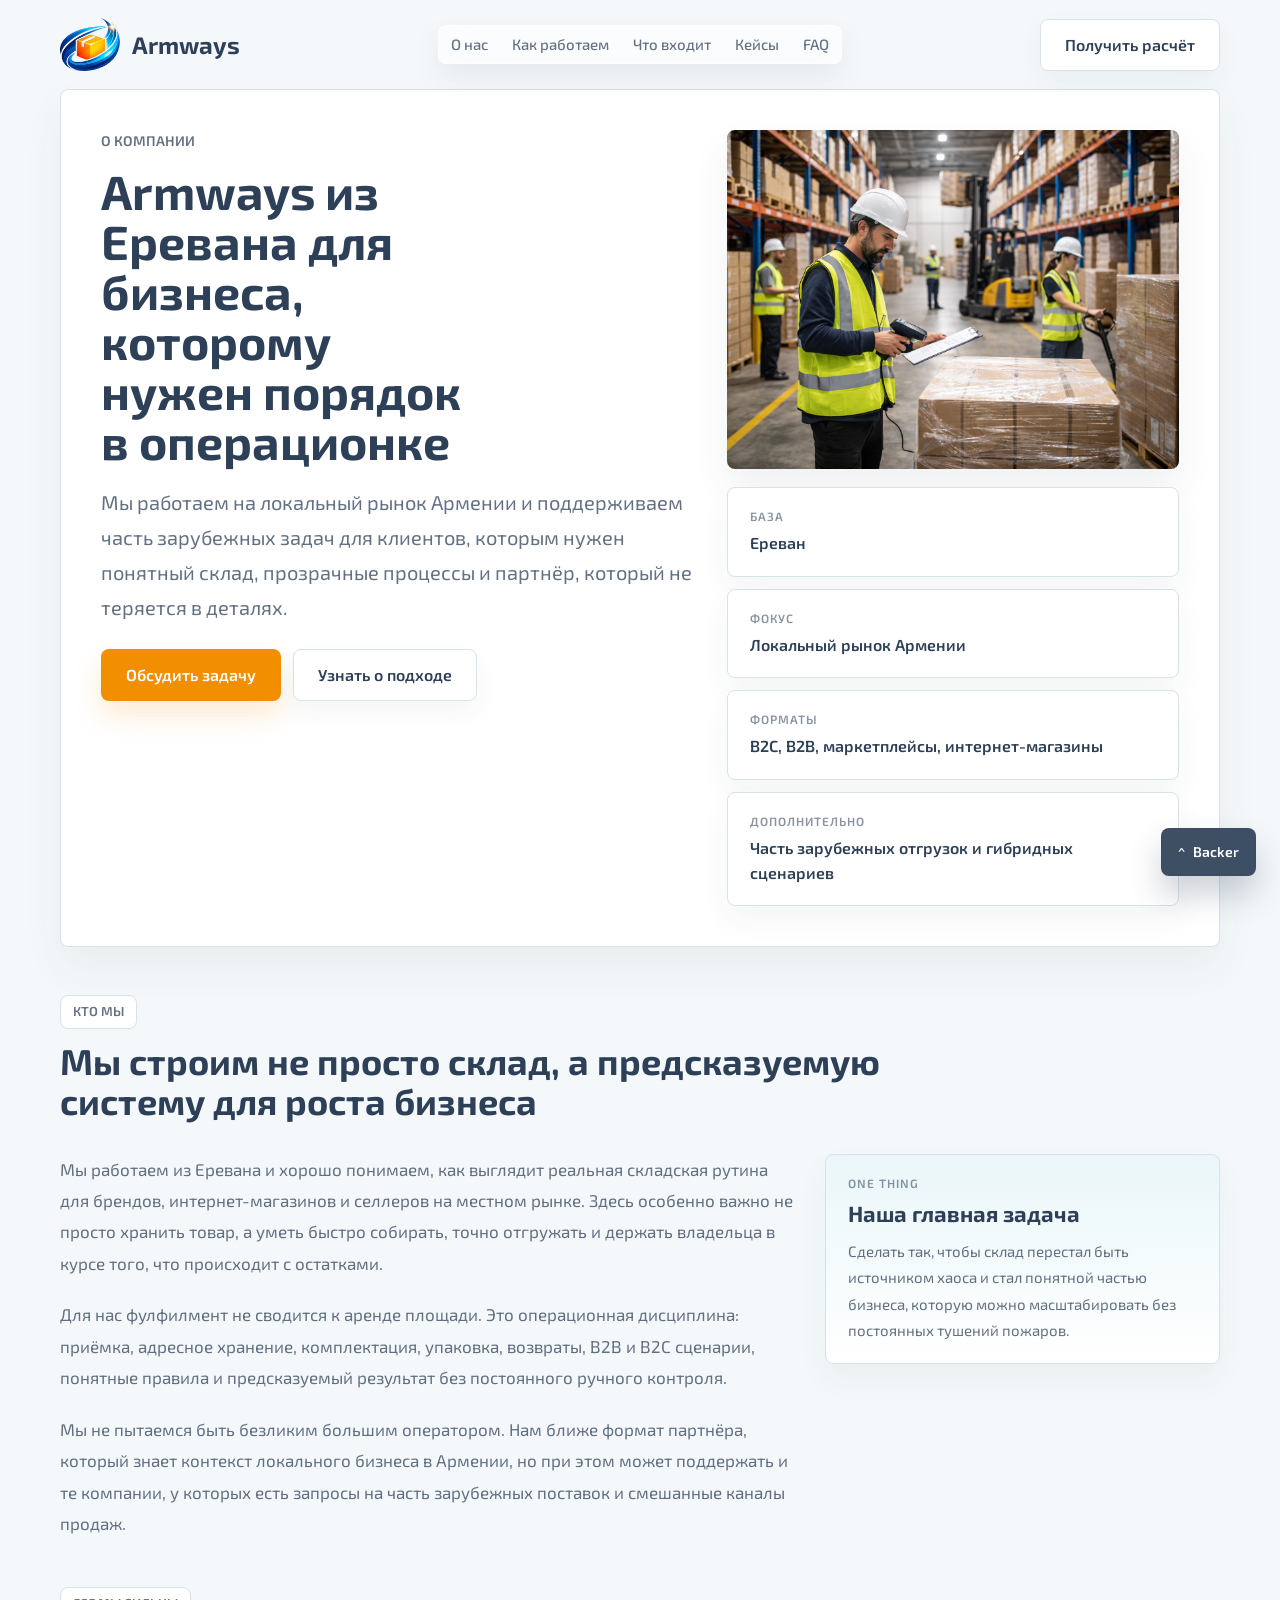
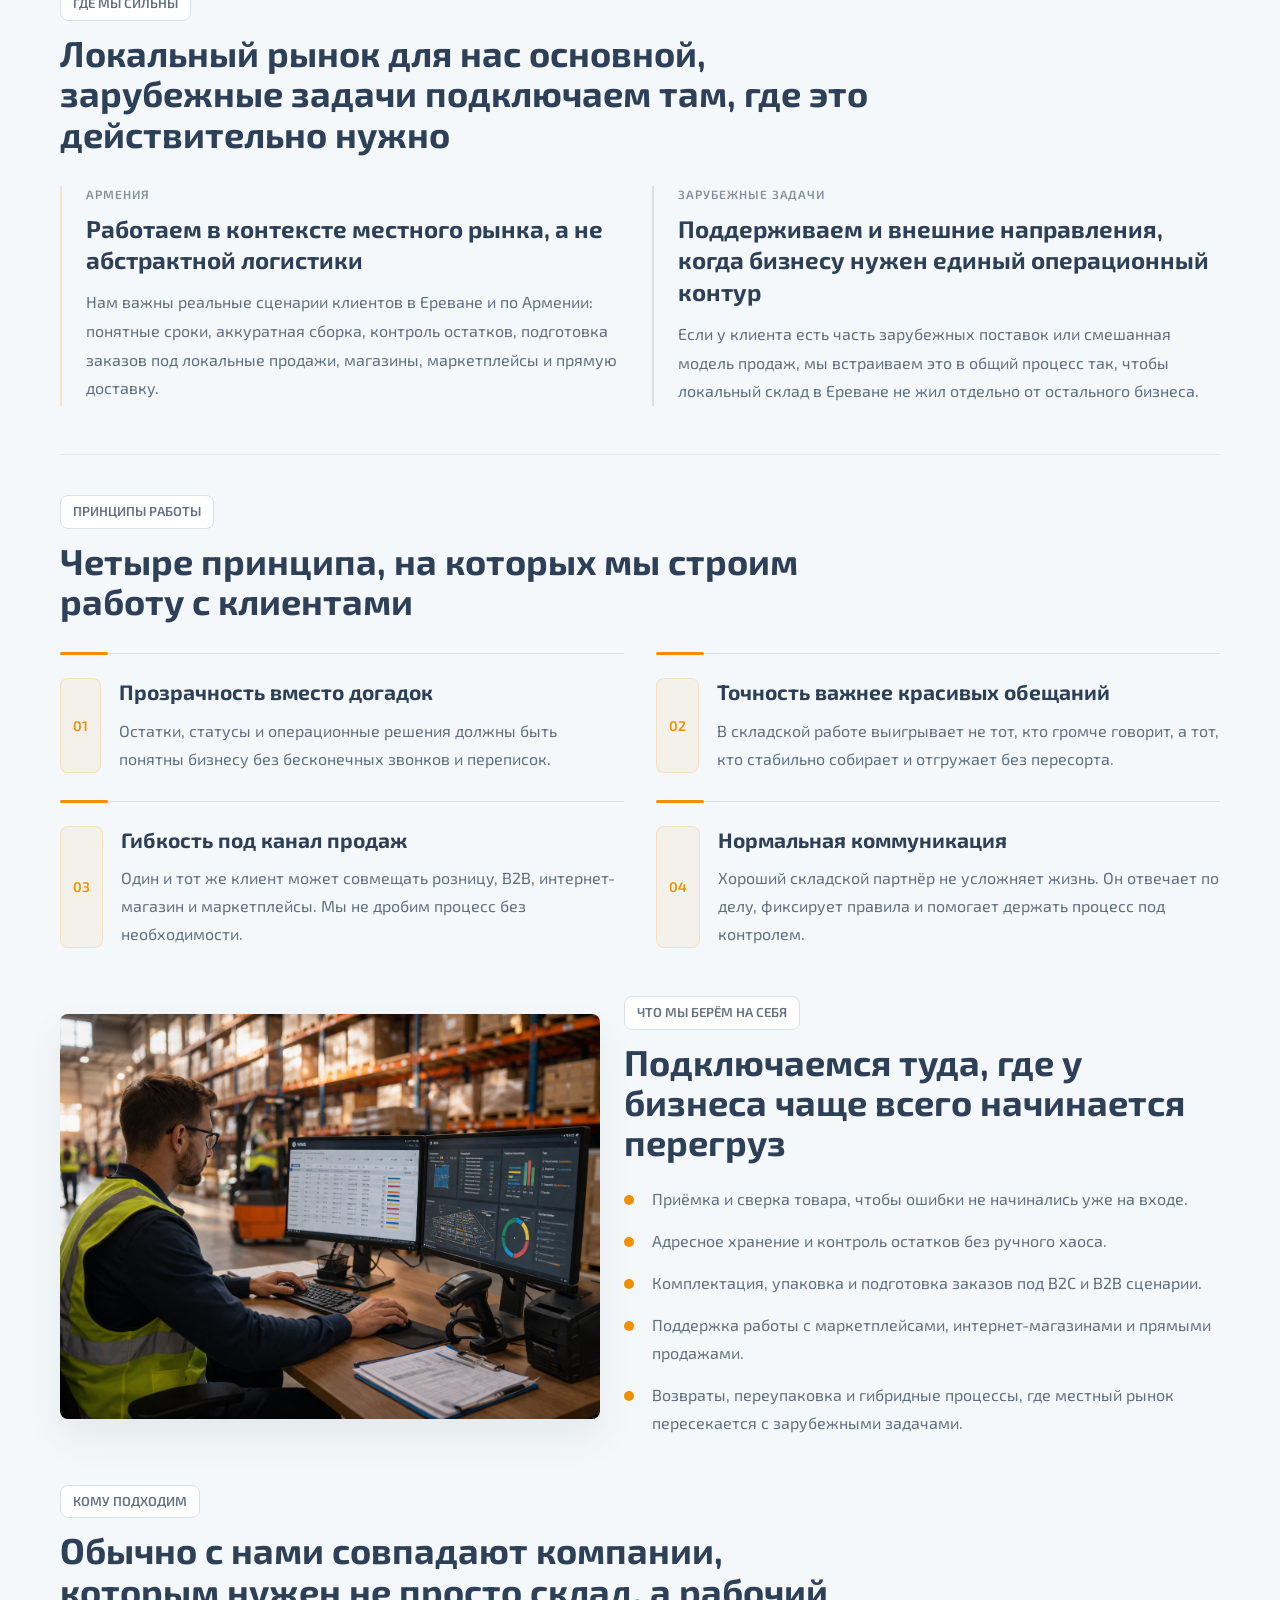
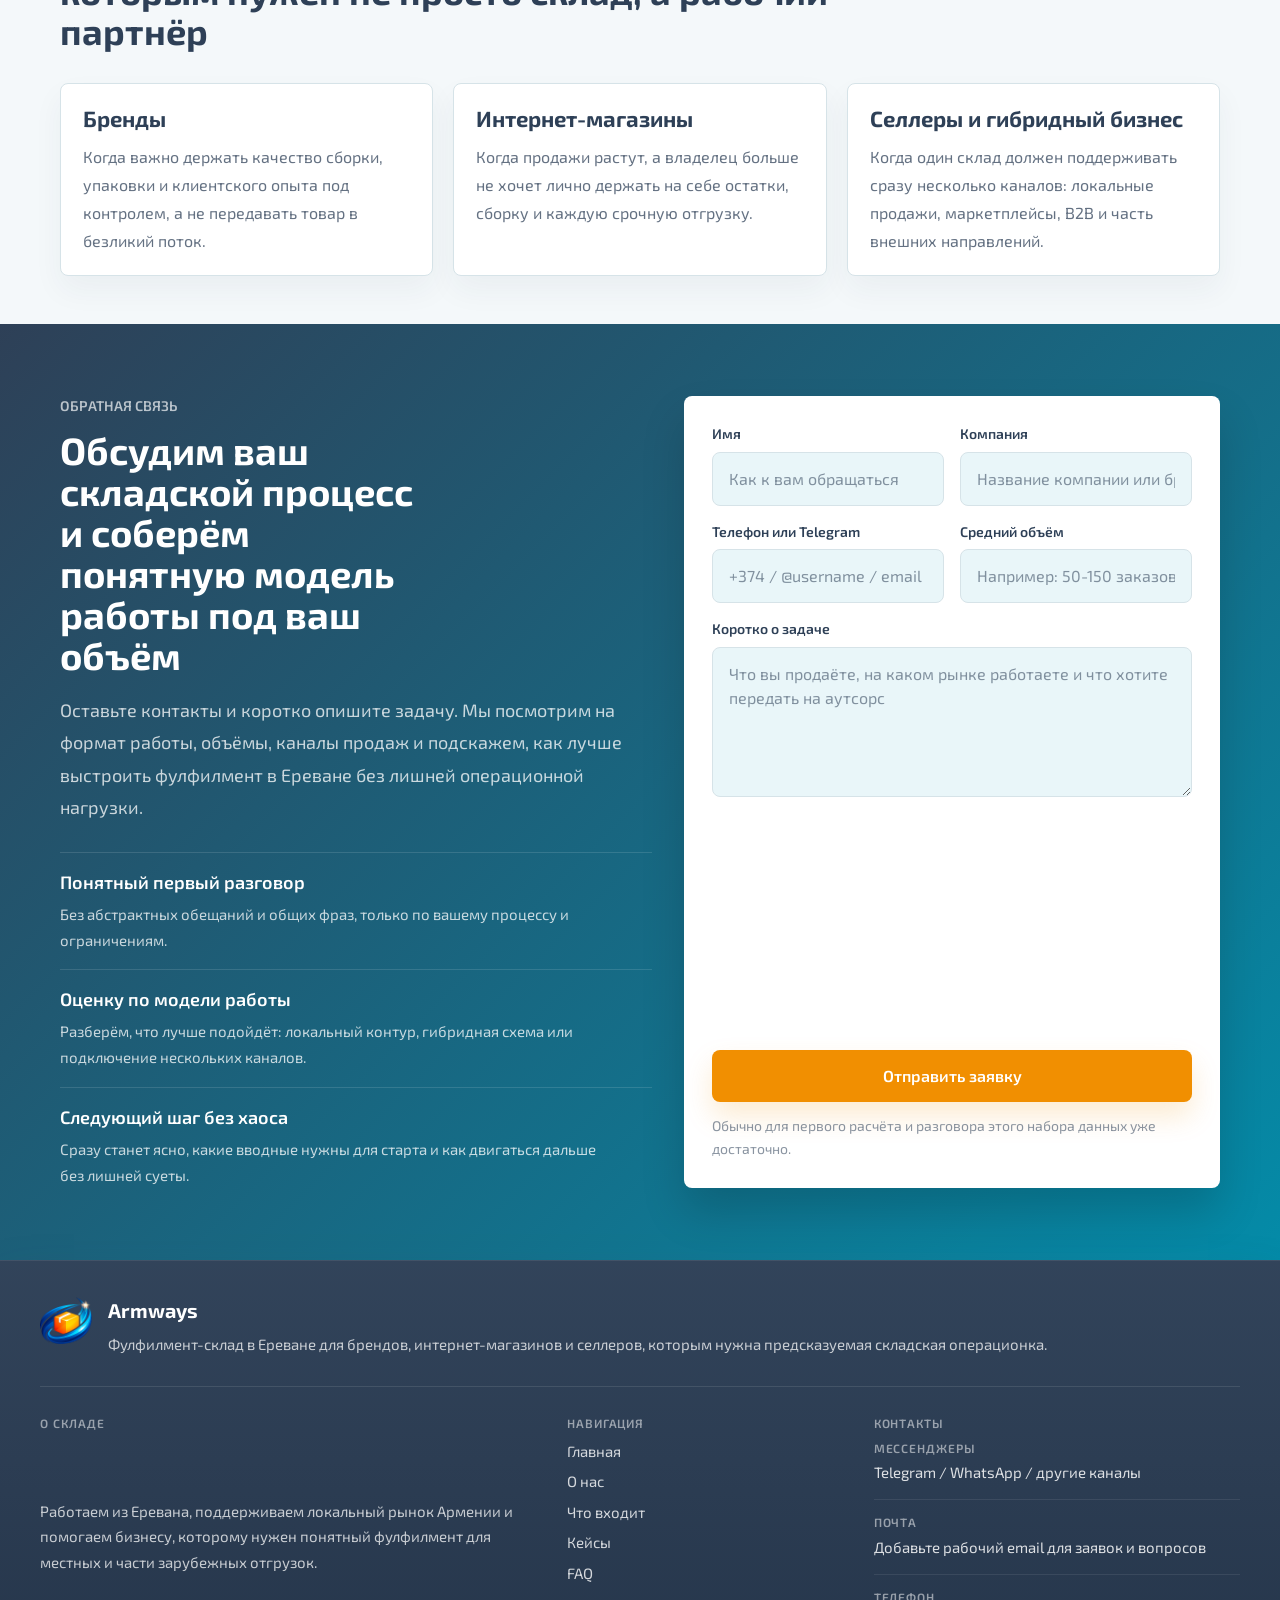
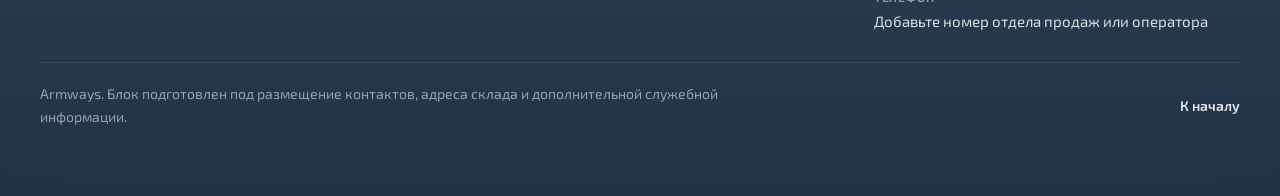
==== commit bd641fd2: "Update branding and styles across the site - Changed footer and header branding from "Фулфилмент Ере" ====
--- a/about.html
+++ b/about.html
@@ -3,10 +3,13 @@
 <head>
     <meta charset="UTF-8">
     <meta name="viewport" content="width=device-width, initial-scale=1.0">
+    <link rel="preconnect" href="https://fonts.googleapis.com">
+    <link rel="preconnect" href="https://fonts.gstatic.com" crossorigin>
+    <link href="https://fonts.googleapis.com/css2?family=Exo+2:ital,wght@0,100..900;1,100..900&family=Great+Vibes&family=Libre+Franklin:ital,wght@0,100..900;1,100..900&family=Over+the+Rainbow&family=Raleway:ital,wght@0,100..900;1,100..900&family=Space+Grotesk:wght@300..700&display=swap" rel="stylesheet">
     <link rel="stylesheet" href="src/css/styles.css">
     <meta
         name="description"
-        content="О компании Фулфилмент Ереван: локальная команда из Еревана для брендов, интернет-магазинов и селлеров, которым нужен понятный складской партнёр для работы на рынке Армении и части зарубежных поставок."
+        content="О компании Armways: локальная команда из Еревана для брендов, интернет-магазинов и селлеров, которым нужен понятный складской партнёр для работы на рынке Армении и части зарубежных поставок."
     >
 
     <link rel="icon" type="image/x-icon" href="src/graphics/favicon.ico">
@@ -17,7 +20,7 @@
     <link rel="apple-touch-icon" sizes="180x180" href="src/graphics/png/apple-touch-icon.png">
     <link rel="manifest" href="src/graphics/site.webmanifest">
 
-    <title>О нас | Фулфилмент Ереван</title>
+    <title>О нас | Armways</title>
 </head>
 
 <body>
@@ -28,7 +31,7 @@
             <div class="about-hero__panel">
                 <div class="about-hero__content">
                     <p class="about-hero__eyebrow">О компании</p>
-                    <h1 class="about-hero__title" id="about-hero-title">Фулфилмент-команда из Еревана для бизнеса, которому нужен порядок в операционке</h1>
+                    <h1 class="about-hero__title" id="about-hero-title">Armways из Еревана для бизнеса, которому нужен порядок в операционке</h1>
                     <p class="about-hero__lead">
                         Мы работаем на локальный рынок Армении и поддерживаем часть зарубежных задач для клиентов,
                         которым нужен понятный склад, прозрачные процессы и партнёр, который не теряется в деталях.
--- a/src/css/styles.css
+++ b/src/css/styles.css
@@ -290,9 +290,14 @@
   position: sticky;
   top: 0;
   z-index: 100;
-  border-bottom: 1px solid rgba(46, 64, 87, 0.08);
-  background-color: rgba(255, 255, 255, 0.92);
-  backdrop-filter: blur(18px);
+  border-bottom: 0;
+  background-color: transparent;
+  backdrop-filter: none;
+}
+
+.page-home .site-header {
+  position: absolute;
+  inset: 0 0 auto;
 }
 
 .site-header__inner {
@@ -320,14 +325,15 @@
 
 .site-header__brand-logo {
   display: block;
-  width: 44px;
+  width: 60px;
   height: auto;
 }
 
 .site-header__brand-text {
-  font-size: 18px;
+  color: inherit;
+  font-size: 24px;
   font-weight: 700;
-  line-height: 1.3;
+  line-height: 1.1;
 }
 
 .site-header__nav {
@@ -336,6 +342,26 @@
   align-items: center;
   gap: 24px;
   flex-wrap: wrap;
+  padding: 8px 12px;
+  border: 1px solid rgba(255, 255, 255, 0.42);
+  border-radius: 8px;
+  background-color: rgba(255, 255, 255, 0.62);
+  backdrop-filter: blur(14px);
+  box-shadow: 0 12px 28px rgba(46, 64, 87, 0.08);
+}
+
+.page-home .site-header__brand,
+.page-home .site-header__brand-text {
+  color: #fff;
+}
+
+.page-home .site-header__nav {
+  padding: 0;
+  border: 0;
+  border-radius: 0;
+  background-color: transparent;
+  backdrop-filter: none;
+  box-shadow: none;
 }
 
 .site-header__link {
@@ -349,6 +375,13 @@
   color: #2E4057;
 }
 
+.page-home .site-header__link {
+  color: rgba(255, 255, 255, 0.84);
+}
+.page-home .site-header__link:hover, .page-home .site-header__link:focus-visible {
+  color: #fff;
+}
+
 .site-header__cta {
   flex-shrink: 0;
 }
@@ -375,8 +408,11 @@
   .site-header__brand {
     width: 100%;
   }
+  .site-header__brand-logo {
+    width: 52px;
+  }
   .site-header__brand-text {
-    font-size: 16px;
+    font-size: 21px;
   }
   .site-header__cta {
     margin-left: 0;
@@ -403,11 +439,11 @@
   display: grid;
   grid-template-columns: minmax(0, 1.05fr) minmax(360px, 0.95fr);
   gap: 32px;
-  align-items: start;
+  align-items: stretch;
 }
 
 .cta-section__content {
-  padding-top: 8px;
+  padding-top: 0;
 }
 
 .cta-section__eyebrow {
@@ -465,6 +501,8 @@
 }
 
 .cta-section__form-wrap {
+  display: flex;
+  min-height: 100%;
   padding: 28px;
   border-radius: 8px;
   background-color: #fff;
@@ -472,7 +510,9 @@
 }
 
 .cta-section__form {
-  display: grid;
+  display: flex;
+  flex: 1 1 auto;
+  flex-direction: column;
   gap: 20px;
 }
 
@@ -533,6 +573,7 @@
 .cta-section__submit-row {
   display: grid;
   gap: 12px;
+  margin-top: auto;
 }
 
 .cta-section__submit {
@@ -596,8 +637,8 @@
   width: min(100%, 1200px);
   margin: 0 auto;
   padding-inline: 20px;
-  padding-top: 28px;
-  padding-bottom: 88px;
+  padding-top: 0;
+  padding-bottom: 0;
 }
 
 .about-page__section + .about-page__section {
@@ -964,7 +1005,7 @@
 }
 @media (max-width: 1024px) {
   .about-page {
-    padding-bottom: 72px;
+    padding-bottom: 0;
   }
   .about-hero__panel,
   .about-story__layout,
@@ -979,8 +1020,8 @@
 }
 @media (max-width: 768px) {
   .about-page {
-    padding-top: 20px;
-    padding-bottom: 56px;
+    padding-top: 0;
+    padding-bottom: 0;
   }
   .about-page__section + .about-page__section {
     margin-top: 40px;
@@ -1036,17 +1077,17 @@
   width: min(100%, 1200px);
   margin: 0 auto;
   padding-inline: 20px;
-  padding-top: 28px;
-  padding-bottom: 88px;
+  padding-top: 0;
+  padding-bottom: 0;
 }
 
 .landing__section + .landing__section {
-  margin-top: 48px;
+  margin-top: 72px;
 }
 
 .landing__section-header {
-  max-width: 760px;
-  margin-bottom: 32px;
+  max-width: 820px;
+  margin-bottom: 44px;
 }
 
 .landing__section-eyebrow {
@@ -1072,36 +1113,50 @@
 
 .process,
 .faq {
-  padding-top: 40px;
+  padding-top: 56px;
   border-top: 1px solid rgba(46, 64, 87, 0.08);
 }
 
+.hero {
+  margin-inline: calc(50% - 50vw);
+  padding: 72px 0;
+  background: linear-gradient(135deg, #2E4057 0%, #048BA8 100%);
+  overflow: hidden;
+}
+
+.page-home .hero {
+  padding: 156px 0 88px;
+}
+
 .hero__panel {
-  display: grid;
-  grid-template-columns: minmax(0, 1.55fr) minmax(300px, 0.95fr);
+  width: min(100%, 1200px);
+  margin: 0 auto;
+  padding-inline: 20px;
+  display: grid;
+  grid-template-columns: minmax(0, 1.34fr) minmax(360px, 1.06fr);
+  gap: 48px;
+  align-items: center;
+}
+
+.hero__content {
+  max-width: 700px;
+}
+
+.hero__aside {
+  display: grid;
   gap: 24px;
-  padding: 40px;
-  border: 1px solid #D6E3E8;
-  border-radius: 8px;
-  background-color: #fff;
-  box-shadow: 0 20px 40px rgba(46, 64, 87, 0.06);
-}
-
-.hero__content {
-  max-width: 760px;
-}
-
-.hero__aside {
-  display: grid;
-  gap: 18px;
   align-content: start;
 }
 
 .hero__media {
+  width: 100%;
+  max-width: 640px;
+  margin-left: auto;
   overflow: hidden;
   border-radius: 8px;
-  background-color: #E9F6F9;
-  box-shadow: 0 18px 36px rgba(46, 64, 87, 0.08);
+  border: 1px solid rgba(255, 255, 255, 0.14);
+  background-color: rgba(255, 255, 255, 0.08);
+  box-shadow: 0 24px 48px rgba(0, 0, 0, 0.18);
 }
 
 .hero__image,
@@ -1113,103 +1168,71 @@
 }
 
 .hero__image {
-  aspect-ratio: 3/2;
+  aspect-ratio: 4/3;
 }
 
 .hero__eyebrow {
   margin-bottom: 16px;
-  color: rgba(46, 64, 87, 0.74);
+  color: rgba(255, 255, 255, 0.72);
   font-size: 14px;
   font-weight: 600;
   line-height: 1.5;
 }
 
 .hero__title {
-  max-width: 12ch;
-  margin-bottom: 18px;
-  color: #2E4057;
-  font-size: 56px;
+  max-width: 620px;
+  margin-bottom: 24px;
+  color: #fff;
+  font-size: 44px;
   font-weight: 700;
-  line-height: 1.04;
+  line-height: 1.06;
+  text-align: left;
+  text-wrap: balance;
+}
+
+.hero__title-line {
+  display: block;
+}
+
+.hero__title-line + .hero__title-line {
+  margin-top: 6px;
 }
 
 .hero__lead {
-  max-width: 640px;
-  margin-bottom: 24px;
-  color: rgba(46, 64, 87, 0.74);
-  font-size: 20px;
-  line-height: 1.7;
+  max-width: 700px;
+  margin-bottom: 32px;
+  color: rgba(255, 255, 255, 0.82);
+  font-size: 19px;
+  line-height: 1.8;
 }
 
 .hero__actions {
-  margin-bottom: 32px;
-}
-
-.hero__support {
-  max-width: 700px;
+  margin-bottom: 0;
+}
+
+.showcase .landing__section-header {
+  max-width: none;
+}
+
+.showcase__intro {
+  max-width: none;
+  margin-top: 18px;
   color: rgba(46, 64, 87, 0.74);
   font-size: 18px;
-  line-height: 1.75;
-}
-
-.hero__summary-card {
-  height: 100%;
-  padding: 28px;
-  border: 1px solid #D6E3E8;
-  border-radius: 8px;
-  background-color: #E9F6F9;
-}
-
-.hero__summary-label {
-  margin-bottom: 18px;
-  color: #2E4057;
-  font-size: 16px;
-  font-weight: 600;
-  line-height: 1.5;
-}
-
-.hero__summary-list {
-  display: grid;
-  gap: 16px;
-}
-
-.hero__summary-item {
-  position: relative;
-  padding-left: 28px;
-  color: rgba(46, 64, 87, 0.74);
-  font-size: 16px;
-  line-height: 1.7;
-}
-.hero__summary-item::before {
-  content: "";
-  position: absolute;
-  top: 7px;
-  left: 0;
-  width: 12px;
-  height: 12px;
-  border-radius: 6px;
-  background-color: #F18F01;
-}
-
-.showcase__intro {
-  max-width: 760px;
-  margin-top: 12px;
-  color: rgba(46, 64, 87, 0.74);
-  font-size: 17px;
-  line-height: 1.75;
+  line-height: 1.85;
 }
 
 .showcase__grid {
   display: grid;
   grid-template-columns: repeat(12, minmax(0, 1fr));
-  gap: 16px;
+  gap: 24px;
 }
 
 .showcase__item {
   position: relative;
   overflow: hidden;
   grid-column: span 5;
-  min-height: 280px;
+  min-height: 320px;
   border-radius: 8px;
   background-color: #fff;
   box-shadow: 0 18px 34px rgba(46, 64, 87, 0.08);
@@ -1228,20 +1251,108 @@
 
 .showcase__caption {
   position: absolute;
-  left: 18px;
-  right: 18px;
-  bottom: 18px;
+  left: 24px;
+  right: 24px;
+  bottom: 24px;
   z-index: 1;
   color: #fff;
+  font-size: 18px;
+  font-weight: 600;
+  line-height: 1.45;
+}
+
+.showcase__afterword {
+  margin-top: 40px;
+  padding-top: 32px;
+  border-top: 1px solid rgba(46, 64, 87, 0.08);
+}
+
+.showcase__afterword-head {
+  max-width: 920px;
+}
+
+.showcase__afterword-eyebrow {
+  margin-bottom: 12px;
+  color: rgba(46, 64, 87, 0.56);
+  font-size: 12px;
+  font-weight: 600;
+  line-height: 1.4;
+  text-transform: uppercase;
+  letter-spacing: 0.08em;
+}
+
+.showcase__afterword-title {
+  margin-bottom: 14px;
+  color: #2E4057;
+  font-size: 28px;
+  font-weight: 700;
+  line-height: 1.25;
+}
+
+.showcase__afterword-lead {
+  max-width: 960px;
+  color: rgba(46, 64, 87, 0.74);
+  font-size: 18px;
+  line-height: 1.85;
+}
+
+.showcase__afterword-grid {
+  display: grid;
+  grid-template-columns: repeat(2, minmax(0, 1fr));
+  gap: 28px 32px;
+  margin-top: 30px;
+  padding-top: 28px;
+  border-top: 1px solid rgba(46, 64, 87, 0.08);
+}
+
+.showcase__afterword-item {
+  padding-left: 24px;
+  border-left: 2px solid rgba(241, 143, 1, 0.18);
+}
+
+.showcase__afterword-item:nth-child(even) {
+  border-left-color: rgba(4, 139, 168, 0.22);
+}
+
+.showcase__afterword-item-title {
+  margin-bottom: 10px;
+  color: #2E4057;
+  font-size: 18px;
+  font-weight: 600;
+  line-height: 1.45;
+}
+
+.showcase__afterword-item-text {
+  color: rgba(46, 64, 87, 0.74);
   font-size: 16px;
-  font-weight: 600;
-  line-height: 1.4;
+  line-height: 1.8;
+}
+
+.showcase__afterword-note {
+  margin-top: 30px;
+  padding-top: 28px;
+  border-top: 1px solid rgba(46, 64, 87, 0.08);
+}
+
+.showcase__afterword-note-title {
+  margin-bottom: 10px;
+  color: #2E4057;
+  font-size: 17px;
+  font-weight: 600;
+  line-height: 1.5;
+}
+
+.showcase__afterword-note-text {
+  max-width: 1040px;
+  color: rgba(46, 64, 87, 0.74);
+  font-size: 16px;
+  line-height: 1.85;
 }
 
 .problem__grid {
   display: grid;
   grid-template-columns: repeat(2, minmax(0, 1fr));
-  gap: 28px 40px;
+  gap: 36px 56px;
 }
 
 .cases__card {
@@ -1252,7 +1363,7 @@
 }
 
 .problem__card {
-  padding: 0 0 0 28px;
+  padding: 0 0 0 32px;
   border-left: 2px solid rgba(241, 143, 1, 0.18);
 }
 
@@ -1270,7 +1381,7 @@
 }
 
 .problem__card-title {
-  margin-bottom: 14px;
+  margin-bottom: 16px;
   font-size: 22px;
   line-height: 1.35;
 }
@@ -1291,76 +1402,63 @@
 
 .problem__card-text {
   font-size: 16px;
-  line-height: 1.75;
+  line-height: 1.85;
 }
 
 .process__list {
   display: grid;
   grid-template-columns: repeat(3, minmax(0, 1fr));
-  gap: 28px 32px;
+  gap: 40px 48px;
 }
 
 .process__item {
-  position: relative;
-  padding-top: 28px;
-  border-top: 1px solid rgba(46, 64, 87, 0.12);
-}
-.process__item::before {
-  content: "";
-  position: absolute;
-  top: -2px;
-  left: 0;
-  width: 48px;
-  height: 3px;
-  border-radius: 999px;
-  background-color: #F18F01;
+  display: grid;
+  gap: 18px;
+  padding-left: 28px;
+  border-left: 1px solid rgba(46, 64, 87, 0.12);
 }
 
 .process__step {
-  display: flex;
-  justify-content: center;
-  align-items: center;
-  gap: 0;
   width: auto;
   height: auto;
-  margin-bottom: 16px;
-  padding: 8px 12px;
-  border: 1px solid rgba(241, 143, 1, 0.18);
-  border-radius: 8px;
-  background-color: rgba(241, 143, 1, 0.06);
+  margin-bottom: 0;
+  padding: 0;
+  border: 0;
+  border-radius: 0;
+  background-color: transparent;
   color: #F18F01;
-  font-size: 14px;
-  font-weight: 600;
+  font-size: 36px;
+  font-weight: 700;
   line-height: 1;
 }
 
 .process__item-title {
-  margin-bottom: 12px;
-  font-size: 22px;
-  line-height: 1.32;
+  margin-bottom: 0;
+  font-size: 24px;
+  line-height: 1.35;
 }
 
 .process__item-text {
   font-size: 16px;
-  line-height: 1.75;
+  line-height: 1.85;
 }
 
 .models__intro {
   max-width: 760px;
-  margin-top: 12px;
-  font-size: 17px;
-  line-height: 1.75;
+  margin-top: 18px;
+  font-size: 18px;
+  line-height: 1.85;
 }
 
 .models__grid {
   display: grid;
   grid-template-columns: repeat(3, minmax(0, 1fr));
-  gap: 20px;
+  gap: 28px;
 }
 
 .models__card {
   height: 100%;
-  padding: 28px;
+  padding: 34px;
   border: 1px solid #D6E3E8;
   border-radius: 8px;
   background-color: #fff;
@@ -1468,14 +1566,14 @@
 .features__list {
   display: grid;
   grid-template-columns: repeat(2, minmax(0, 1fr));
-  gap: 0 40px;
+  gap: 0 56px;
 }
 
 .features__item {
   display: flex;
-  gap: 16px;
+  gap: 18px;
   min-height: 0;
-  padding: 20px 0;
+  padding: 28px 0;
   border-bottom: 1px solid rgba(46, 64, 87, 0.08);
 }
 
@@ -1500,25 +1598,25 @@
 }
 
 .features__title {
-  margin-bottom: 8px;
+  margin-bottom: 10px;
   font-size: 18px;
   line-height: 1.4;
 }
 
 .features__text {
   font-size: 15px;
-  line-height: 1.7;
+  line-height: 1.8;
 }
 
 .cases__grid {
   display: grid;
   grid-template-columns: repeat(12, minmax(0, 1fr));
-  gap: 20px;
+  gap: 28px;
 }
 
 .cases__card {
   grid-column: span 6;
-  padding: 28px;
+  padding: 34px;
 }
 
 .cases__card--featured {
@@ -1539,7 +1637,7 @@
   justify-content: space-between;
   align-items: flex-start;
   gap: 16px;
-  margin-bottom: 20px;
+  margin-bottom: 24px;
 }
 
 .cases__profile {
@@ -1596,9 +1694,9 @@
 .cases__metrics {
   display: grid;
   grid-template-columns: repeat(3, minmax(0, 1fr));
-  gap: 16px;
-  margin-bottom: 22px;
-  padding-top: 18px;
+  gap: 20px;
+  margin-bottom: 28px;
+  padding-top: 20px;
   border-top: 1px solid rgba(46, 64, 87, 0.08);
 }
 
@@ -1627,7 +1725,7 @@
 }
 
 .cases__text {
-  margin-bottom: 14px;
+  margin-bottom: 18px;
 }
 
 .cases__result {
@@ -1649,7 +1747,7 @@
 
 .faq__question {
   position: relative;
-  padding: 24px 52px 24px 0;
+  padding: 28px 52px 28px 0;
   color: #2E4057;
   font-size: 18px;
   font-weight: 600;
@@ -1697,9 +1795,9 @@
 
 .faq__answer {
   max-width: 920px;
-  padding: 0 0 24px;
+  padding: 0 0 28px;
   font-size: 16px;
-  line-height: 1.75;
+  line-height: 1.85;
 }
 
 .cta__panel {
@@ -1759,7 +1857,7 @@
 
 @media (max-width: 1280px) {
   .hero__title {
-    font-size: 50px;
+    font-size: 40px;
   }
   .landing__section-title,
   .cta__title {
@@ -1768,20 +1866,30 @@
 }
 @media (max-width: 1024px) {
   .landing {
-    padding-bottom: 72px;
+    padding-bottom: 0;
+  }
+  .hero {
+    padding: 64px 0;
+  }
+  .page-home .hero {
+    padding: 180px 0 76px;
   }
   .hero__panel,
   .problem__grid,
   .cases__grid {
     grid-template-columns: 1fr;
   }
+  .hero__media {
+    max-width: none;
+    margin-left: 0;
+  }
   .showcase__grid {
     grid-template-columns: repeat(2, minmax(0, 1fr));
   }
   .showcase__item,
   .showcase__item--wide {
     grid-column: span 1;
-    min-height: 260px;
+    min-height: 280px;
   }
   .cases__card,
   .cases__card--featured {
@@ -1796,12 +1904,9 @@
   .process__list {
     grid-template-columns: repeat(2, minmax(0, 1fr));
   }
-  .hero__panel {
-    padding: 32px;
-  }
   .hero__title {
-    max-width: 13ch;
-    font-size: 44px;
+    max-width: 560px;
+    font-size: 36px;
   }
   .hero__lead {
     font-size: 18px;
@@ -1809,11 +1914,20 @@
 }
 @media (max-width: 768px) {
   .landing {
-    padding-top: 20px;
-    padding-bottom: 56px;
+    padding-top: 0;
+    padding-bottom: 0;
+  }
+  .hero {
+    padding: 56px 0;
+  }
+  .page-home .hero {
+    padding: 248px 0 64px;
   }
   .landing__section + .landing__section {
-    margin-top: 40px;
+    margin-top: 52px;
+  }
+  .landing__section-header {
+    margin-bottom: 36px;
   }
   .landing__section-title,
   .cta__title {
@@ -1821,18 +1935,18 @@
   }
   .process,
   .faq {
-    padding-top: 32px;
-  }
-  .hero__panel,
+    padding-top: 44px;
+  }
   .cases__card,
   .cta__panel,
   .models__card {
     padding: 24px;
   }
   .hero__title {
-    font-size: 36px;
-  }
-  .hero__support,
+    max-width: none;
+    font-size: 31px;
+    line-height: 1.1;
+  }
   .cta__text,
   .showcase__intro {
     font-size: 17px;
@@ -1842,10 +1956,27 @@
   }
   .showcase__item,
   .showcase__item--wide {
-    min-height: 220px;
+    min-height: 240px;
+  }
+  .showcase__afterword {
+    margin-top: 28px;
+    padding-top: 24px;
+  }
+  .showcase__afterword-title {
+    font-size: 24px;
+  }
+  .showcase__afterword-grid {
+    grid-template-columns: 1fr;
+    gap: 22px;
+    margin-top: 24px;
+    padding-top: 24px;
+  }
+  .showcase__afterword-note {
+    margin-top: 24px;
+    padding-top: 24px;
   }
   .problem__card {
-    padding-left: 20px;
+    padding-left: 24px;
   }
   .cases__top {
     flex-direction: column;
@@ -1877,19 +2008,34 @@
   }
 }
 @media (max-width: 375px) {
+  .hero {
+    padding: 48px 0;
+  }
+  .page-home .hero {
+    padding: 264px 0 56px;
+  }
   .landing__section + .landing__section {
-    margin-top: 32px;
+    margin-top: 44px;
+  }
+  .landing__section-header {
+    margin-bottom: 28px;
   }
   .landing__section-title,
   .cta__title {
     font-size: 28px;
   }
   .hero__title {
-    font-size: 32px;
+    font-size: 27px;
+    line-height: 1.12;
+  }
+  .hero__title-line + .hero__title-line {
+    margin-top: 4px;
   }
   .hero__lead,
-  .hero__support,
   .showcase__intro,
+  .showcase__afterword-lead,
+  .showcase__afterword-item-text,
+  .showcase__afterword-note-text,
   .problem__card-text,
   .process__item-text,
   .cases__role,
@@ -1905,6 +2051,13 @@
     height: 64px;
     flex-basis: 64px;
   }
+  .showcase__afterword {
+    margin-top: 24px;
+    padding-top: 22px;
+  }
+  .showcase__afterword-title {
+    font-size: 22px;
+  }
   .cases__metric-value {
     font-size: 26px;
   }
@@ -1916,7 +2069,7 @@
 body {
   background-color: #F4F8FA;
   color: #2E4057;
-  font-family: Arial, sans-serif;
+  font-family: "Exo 2", Arial, sans-serif;
   font-size: 16px;
   line-height: 1.5;
 }
@@ -1977,4 +2130,4 @@
   border-color: rgba(46, 64, 87, 0.18);
   background-color: #E9F6F9;
   color: #2E4057;
-}
+}/*# sourceMappingURL=styles.css.map */
